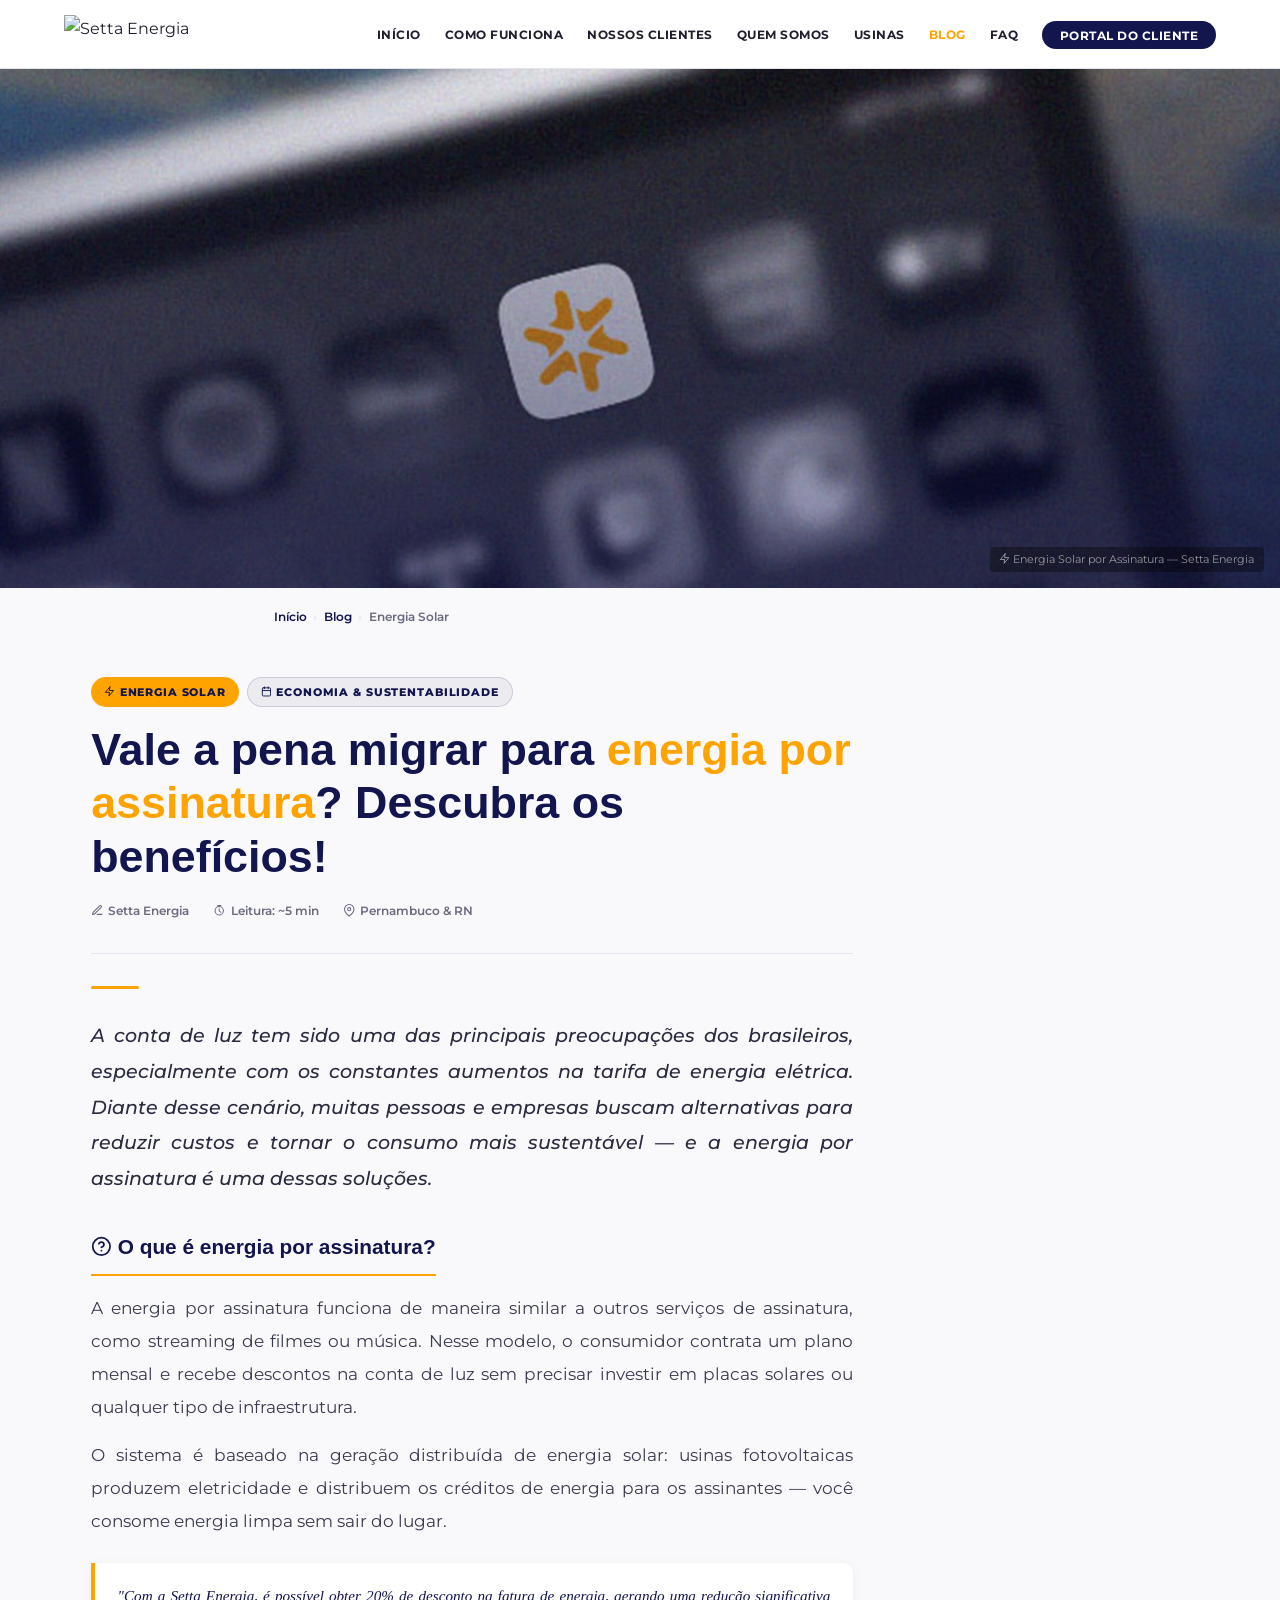
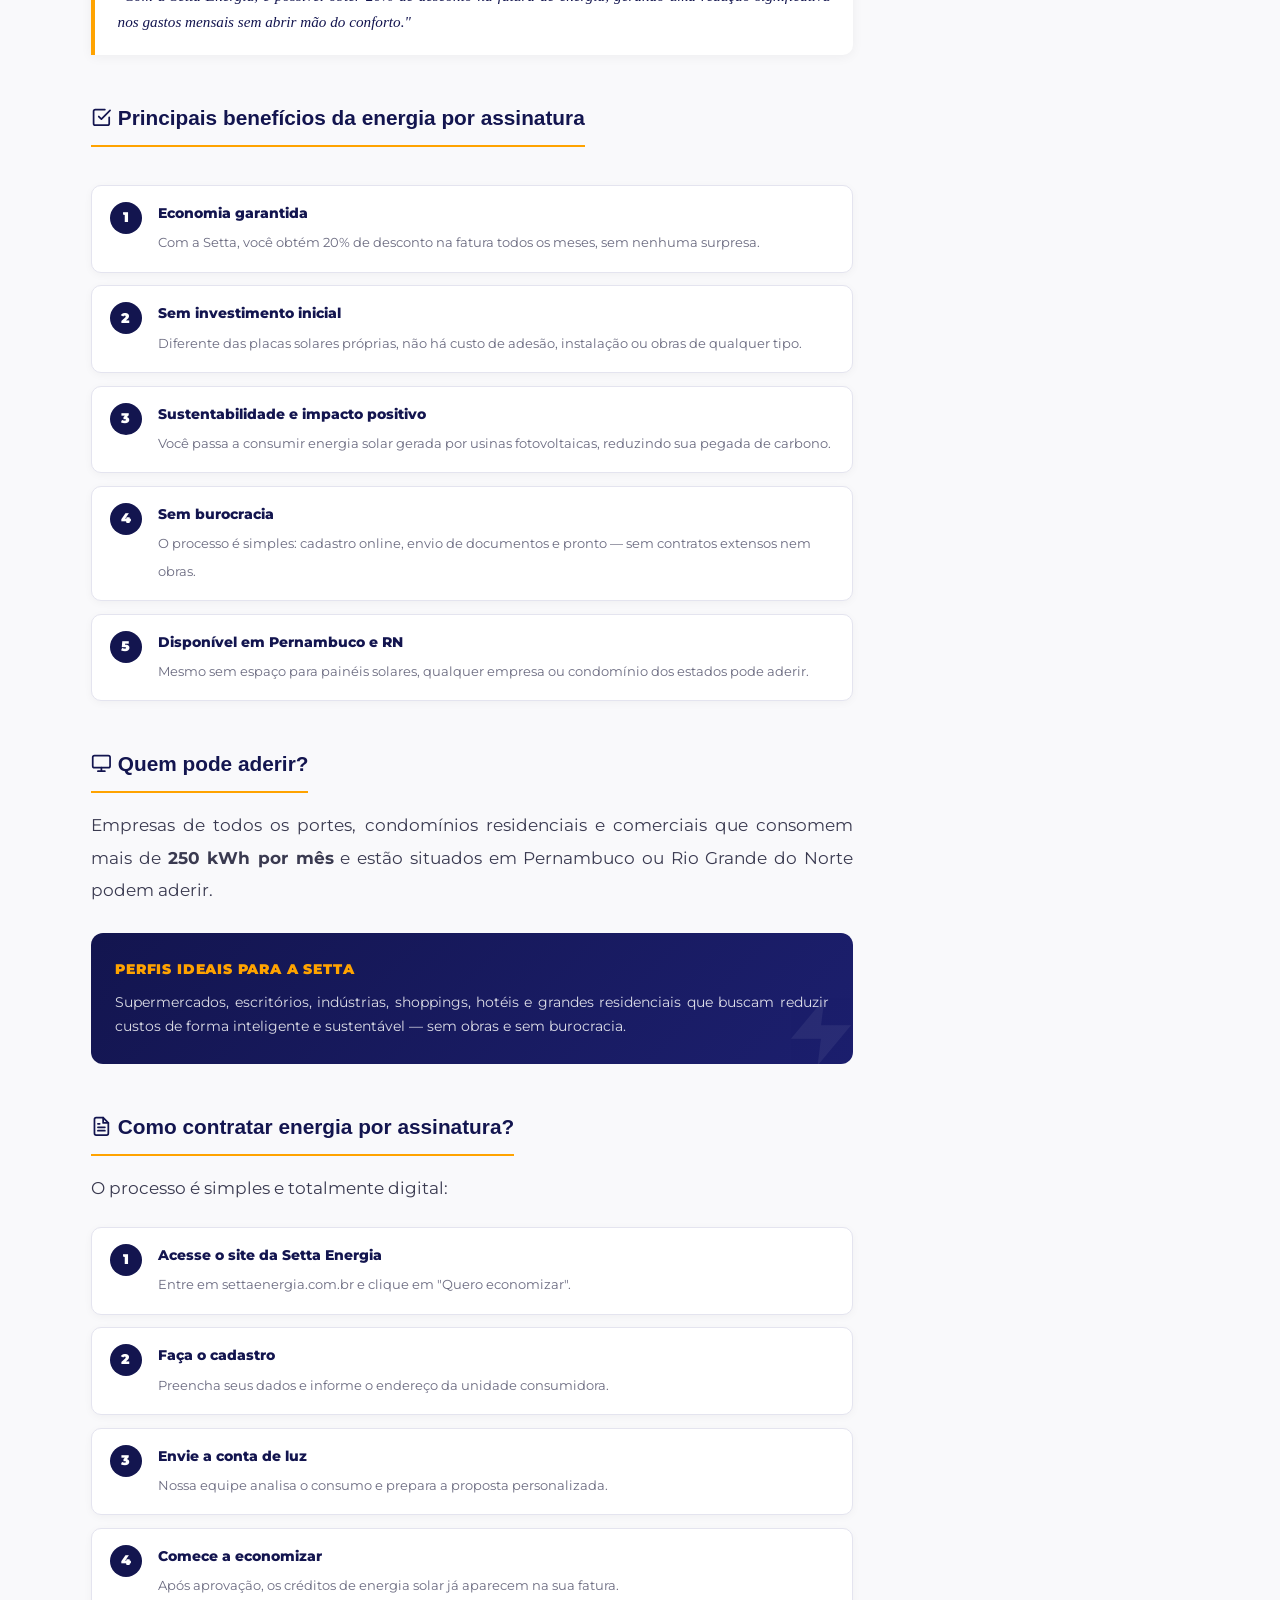
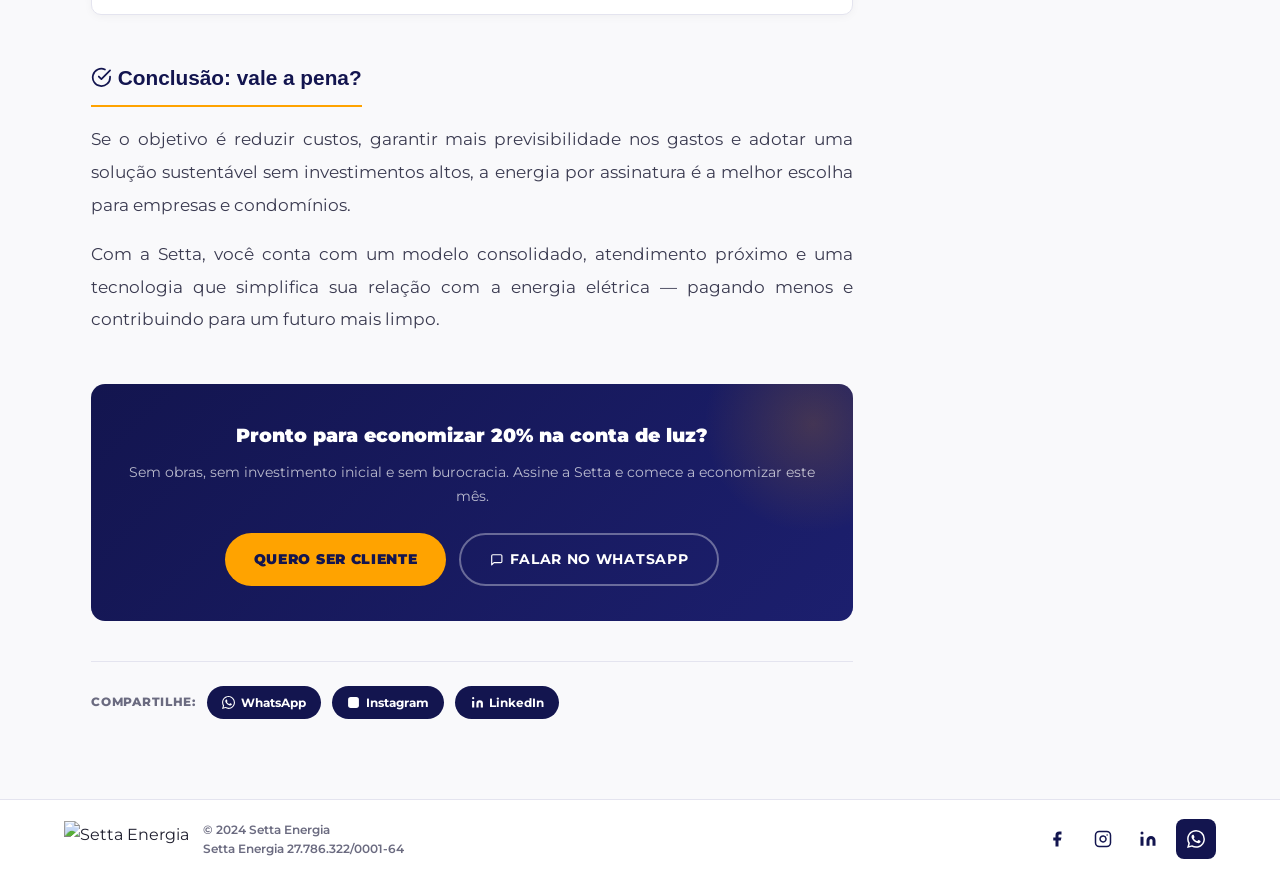
==== blog-energia-assinatura.html @ 8a0ee7bb "Add files via upload" ====
<!DOCTYPE html>
<html lang="pt-BR">
<head>
  <meta charset="UTF-8"/>
  <meta name="viewport" content="width=device-width, initial-scale=1.0"/>
  <title>Vale a pena migrar para energia por assinatura? | Blog Setta</title>
  <link rel="preconnect" href="https://fonts.googleapis.com"/>
  <link rel="preconnect" href="https://fonts.gstatic.com" crossorigin/>
  <link href="https://fonts.googleapis.com/css2?family=Montserrat:ital,wght@0,400;0,500;0,600;0,700;0,800;0,900;1,400&display=swap" rel="stylesheet"/>
  <link href="https://db.onlinewebfonts.com/c/cd7b05ba22e73021e0a390f532a72589?family=PP+Telegraf" rel="stylesheet"/>
  <link href="https://db.onlinewebfonts.com/c/ac187c52eeff516225fc35f138f225fc?family=PP+Telegraf+UltraBold" rel="stylesheet"/>
  <link rel="stylesheet" href="blog-setta.css"/>
</head>
<body>

<!-- HEADER -->
<header>
  <div class="logo">
    <a href="https://settaenergia.com.br/">
      <img src="https://settaenergia.com.br/assets/Logo2.svg" alt="Setta Energia"/>
    </a>
  </div>
  <nav>
    <ul>
      <li><a href="https://settaenergia.com.br/">Início</a></li>
      <li><a href="https://settaenergia.com.br/#como-funciona">Como Funciona</a></li>
      <li><a href="https://settaenergia.com.br/#clientes-ativos">Nossos Clientes</a></li>
      <li><a href="https://settaenergia.com.br/quemSomos.html">Quem Somos</a></li>
      <li><a href="https://settaenergia.com.br/usinas.html">Usinas</a></li>
      <li><a href="index.html" class="ativo">Blog</a></li>
      <li><a href="https://settaenergia.com.br/#faq">FAQ</a></li>
      <li class="portal"><a href="https://www.portalsettaenergia.com.br/">Portal do Cliente</a></li>
    </ul>
  </nav>
  <button class="menu-mobile-btn" onclick="document.querySelector('.mobile-nav').classList.toggle('open')" aria-label="Menu">
    <svg width="24" height="24" viewBox="0 0 24 24" fill="none" stroke="#13154f" stroke-width="2.5" stroke-linecap="round">
      <line x1="3" y1="6" x2="21" y2="6"/><line x1="3" y1="12" x2="21" y2="12"/><line x1="3" y1="18" x2="21" y2="18"/>
    </svg>
  </button>
</header>

<div class="mobile-nav">
  <a href="https://settaenergia.com.br/">Início</a>
  <a href="https://settaenergia.com.br/#como-funciona">Como Funciona</a>
  <a href="https://settaenergia.com.br/#clientes-ativos">Nossos Clientes</a>
  <a href="https://settaenergia.com.br/quemSomos.html">Quem Somos</a>
  <a href="https://settaenergia.com.br/usinas.html">Usinas</a>
  <a href="index.html">Blog</a>
  <a href="https://settaenergia.com.br/#faq">FAQ</a>
  <a href="https://www.portalsettaenergia.com.br/">Portal do Cliente</a>
</div>

<!-- HERO -->
<div class="post-hero">
  <img
    src="assets/blog/banner-energia-assinatura.jpg"
    alt="Energia por assinatura — Setta Energia"
    style="object-position: center center;"
  />
  <span class="post-hero-caption">
    <svg class="icon-svg" viewBox="0 0 24 24" fill="none" stroke="currentColor" stroke-width="2" stroke-linecap="round" stroke-linejoin="round"><polygon points="13 2 3 14 12 14 11 22 21 10 12 10 13 2"/></svg>
    Energia Solar por Assinatura — Setta Energia
  </span>
</div>

<!-- BREADCRUMB -->
<div class="breadcrumb">
  <a href="https://settaenergia.com.br/">Início</a>
  <span>›</span>
  <a href="index.html">Blog</a>
  <span>›</span>
  Energia Solar
</div>

<!-- LAYOUT PRINCIPAL -->
<div class="post-layout">

  <!-- ── COLUNA DO ARTIGO ── -->
  <main class="post-main">

    <div class="post-head">
      <div class="post-chips">
        <span class="chip chip-laranja">
          <svg class="icon-svg" viewBox="0 0 24 24" fill="none" stroke="currentColor" stroke-width="2" stroke-linecap="round" stroke-linejoin="round"><polygon points="13 2 3 14 12 14 11 22 21 10 12 10 13 2"/></svg>
          Energia Solar
        </span>
        <span class="chip chip-outline">
          <svg class="icon-svg" viewBox="0 0 24 24" fill="none" stroke="currentColor" stroke-width="2" stroke-linecap="round" stroke-linejoin="round"><rect x="3" y="4" width="18" height="18" rx="2" ry="2"/><line x1="16" y1="2" x2="16" y2="6"/><line x1="8" y1="2" x2="8" y2="6"/><line x1="3" y1="10" x2="21" y2="10"/></svg>
          Economia &amp; Sustentabilidade
        </span>
      </div>
      <h1 class="post-title">
        Vale a pena migrar para <em>energia por assinatura</em>? Descubra os benefícios!
      </h1>
      <div class="post-meta">
        <span>
          <svg class="icon-svg" viewBox="0 0 24 24" fill="none" stroke="currentColor" stroke-width="2" stroke-linecap="round" stroke-linejoin="round"><path d="M12 20h9"/><path d="M16.5 3.5a2.121 2.121 0 0 1 3 3L7 19l-4 1 1-4L16.5 3.5z"/></svg>
          Setta Energia
        </span>
        <span>
          <svg class="icon-svg" viewBox="0 0 24 24" fill="none" stroke="currentColor" stroke-width="2" stroke-linecap="round" stroke-linejoin="round"><circle cx="12" cy="13" r="8"/><polyline points="12 9 12 13 15 16"/><path d="M9 3h6"/></svg>
          Leitura: ~5 min
        </span>
        <span>
          <svg class="icon-svg" viewBox="0 0 24 24" fill="none" stroke="currentColor" stroke-width="2" stroke-linecap="round" stroke-linejoin="round"><path d="M21 10c0 7-9 13-9 13s-9-6-9-13a9 9 0 0 1 18 0z"/><circle cx="12" cy="10" r="3"/></svg>
          Pernambuco &amp; RN
        </span>
      </div>
    </div>

    <div class="post-divider"></div>

    <p class="post-intro">
      A conta de luz tem sido uma das principais preocupações dos brasileiros, especialmente com os constantes aumentos na tarifa de energia elétrica. Diante desse cenário, muitas pessoas e empresas buscam alternativas para reduzir custos e tornar o consumo mais sustentável — e a energia por assinatura é uma dessas soluções.
    </p>

    <!-- O que é -->
    <div class="art-section" id="sec-oque">
      <h2>
        <svg class="icon-svg" viewBox="0 0 24 24" fill="none" stroke="currentColor" stroke-width="2" stroke-linecap="round" stroke-linejoin="round"><circle cx="12" cy="12" r="10"/><path d="M9.09 9a3 3 0 0 1 5.83 1c0 2-3 3-3 3"/><line x1="12" y1="17" x2="12.01" y2="17"/></svg>
        O que é energia por assinatura?
      </h2>
      <p>A energia por assinatura funciona de maneira similar a outros serviços de assinatura, como streaming de filmes ou música. Nesse modelo, o consumidor contrata um plano mensal e recebe descontos na conta de luz sem precisar investir em placas solares ou qualquer tipo de infraestrutura.</p>
      <p>O sistema é baseado na geração distribuída de energia solar: usinas fotovoltaicas produzem eletricidade e distribuem os créditos de energia para os assinantes — você consome energia limpa sem sair do lugar.</p>

      <div class="callout">
        <p>"Com a Setta Energia, é possível obter 20% de desconto na fatura de energia, gerando uma redução significativa nos gastos mensais sem abrir mão do conforto."</p>
      </div>
    </div>

    <!-- Benefícios -->
    <div class="art-section" id="sec-beneficios">
      <h2>
        <svg class="icon-svg" viewBox="0 0 24 24" fill="none" stroke="currentColor" stroke-width="2" stroke-linecap="round" stroke-linejoin="round"><polyline points="9 11 12 14 22 4"/><path d="M21 12v7a2 2 0 0 1-2 2H5a2 2 0 0 1-2-2V5a2 2 0 0 1 2-2h11"/></svg>
        Principais benefícios da energia por assinatura
      </h2>

      <div class="steps-col">
        <div class="step-item">
          <div class="step-num">1</div>
          <div>
            <strong>Economia garantida</strong>
            <span>Com a Setta, você obtém 20% de desconto na fatura todos os meses, sem nenhuma surpresa.</span>
          </div>
        </div>
        <div class="step-item">
          <div class="step-num">2</div>
          <div>
            <strong>Sem investimento inicial</strong>
            <span>Diferente das placas solares próprias, não há custo de adesão, instalação ou obras de qualquer tipo.</span>
          </div>
        </div>
        <div class="step-item">
          <div class="step-num">3</div>
          <div>
            <strong>Sustentabilidade e impacto positivo</strong>
            <span>Você passa a consumir energia solar gerada por usinas fotovoltaicas, reduzindo sua pegada de carbono.</span>
          </div>
        </div>
        <div class="step-item">
          <div class="step-num">4</div>
          <div>
            <strong>Sem burocracia</strong>
            <span>O processo é simples: cadastro online, envio de documentos e pronto — sem contratos extensos nem obras.</span>
          </div>
        </div>
        <div class="step-item">
          <div class="step-num">5</div>
          <div>
            <strong>Disponível em Pernambuco e RN</strong>
            <span>Mesmo sem espaço para painéis solares, qualquer empresa ou condomínio dos estados pode aderir.</span>
          </div>
        </div>
      </div>
    </div>

    <!-- Usina -->
    <div class="art-section" id="sec-usina">
      <h2>
        <svg class="icon-svg" viewBox="0 0 24 24" fill="none" stroke="currentColor" stroke-width="2" stroke-linecap="round" stroke-linejoin="round"><rect x="2" y="3" width="20" height="14" rx="2" ry="2"/><line x1="8" y1="21" x2="16" y2="21"/><line x1="12" y1="17" x2="12" y2="21"/></svg>
        Quem pode aderir?
      </h2>
      <p>Empresas de todos os portes, condomínios residenciais e comerciais que consomem mais de <strong>250 kWh por mês</strong> e estão situados em Pernambuco ou Rio Grande do Norte podem aderir.</p>

      <div class="card-dark">
        <svg class="card-dark-icon" viewBox="0 0 24 24" fill="white"><polygon points="13 2 3 14 12 14 11 22 21 10 12 10 13 2"/></svg>
        <h3>Perfis ideais para a Setta</h3>
        <p>Supermercados, escritórios, indústrias, shoppings, hotéis e grandes residenciais que buscam reduzir custos de forma inteligente e sustentável — sem obras e sem burocracia.</p>
      </div>

    <!-- Como contratar -->
    </div>

    <div class="art-section" id="sec-contratar">
      <h2>
        <svg class="icon-svg" viewBox="0 0 24 24" fill="none" stroke="currentColor" stroke-width="2" stroke-linecap="round" stroke-linejoin="round"><path d="M14 2H6a2 2 0 0 0-2 2v16a2 2 0 0 0 2 2h12a2 2 0 0 0 2-2V8z"/><polyline points="14 2 14 8 20 8"/><line x1="16" y1="13" x2="8" y2="13"/><line x1="16" y1="17" x2="8" y2="17"/><polyline points="10 9 9 9 8 9"/></svg>
        Como contratar energia por assinatura?
      </h2>
      <p>O processo é simples e totalmente digital:</p>

      <div class="steps-col">
        <div class="step-item">
          <div class="step-num">1</div>
          <div>
            <strong>Acesse o site da Setta Energia</strong>
            <span>Entre em settaenergia.com.br e clique em "Quero economizar".</span>
          </div>
        </div>
        <div class="step-item">
          <div class="step-num">2</div>
          <div>
            <strong>Faça o cadastro</strong>
            <span>Preencha seus dados e informe o endereço da unidade consumidora.</span>
          </div>
        </div>
        <div class="step-item">
          <div class="step-num">3</div>
          <div>
            <strong>Envie a conta de luz</strong>
            <span>Nossa equipe analisa o consumo e prepara a proposta personalizada.</span>
          </div>
        </div>
        <div class="step-item">
          <div class="step-num">4</div>
          <div>
            <strong>Comece a economizar</strong>
            <span>Após aprovação, os créditos de energia solar já aparecem na sua fatura.</span>
          </div>
        </div>
      </div>
    </div>

    <!-- Conclusão -->
    <div class="art-section" id="sec-conclusao">
      <h2>
        <svg class="icon-svg" viewBox="0 0 24 24" fill="none" stroke="currentColor" stroke-width="2" stroke-linecap="round" stroke-linejoin="round"><path d="M22 11.08V12a10 10 0 1 1-5.93-9.14"/><polyline points="22 4 12 14.01 9 11.01"/></svg>
        Conclusão: vale a pena?
      </h2>
      <p>Se o objetivo é reduzir custos, garantir mais previsibilidade nos gastos e adotar uma solução sustentável sem investimentos altos, a energia por assinatura é a melhor escolha para empresas e condomínios.</p>
      <p>Com a Setta, você conta com um modelo consolidado, atendimento próximo e uma tecnologia que simplifica sua relação com a energia elétrica — pagando menos e contribuindo para um futuro mais limpo.</p>
    </div>

    <!-- CTA -->
    <div class="article-cta">
      <h3>Pronto para economizar 20% na conta de luz?</h3>
      <p>Sem obras, sem investimento inicial e sem burocracia. Assine a Setta e comece a economizar este mês.</p>
      <div class="cta-btns">
        <a href="https://settaenergia.com.br/" class="btn-primary">Quero ser cliente</a>
        <a href="https://api.whatsapp.com/send?phone=558130195995&text=Ol%C3%A1%2C%20vim%20do%20blog%20da%20Setta%20e%20quero%20saber%20mais!" target="_blank" class="btn-outline">
          <svg class="icon-svg" viewBox="0 0 24 24" fill="none" stroke="currentColor" stroke-width="2" stroke-linecap="round" stroke-linejoin="round"><path d="M21 15a2 2 0 0 1-2 2H7l-4 4V5a2 2 0 0 1 2-2h14a2 2 0 0 1 2 2z"/></svg>
          Falar no WhatsApp
        </a>
      </div>
    </div>

    <!-- Share -->
    <div class="share-row">
      <span class="share-label">Compartilhe:</span>
      <!-- WhatsApp: compartilha link do artigo em mensagem -->
      <a href="https://wa.me/?text=Confira+esse+artigo+da+Setta+Energia+sobre+energia+por+assinatura%3A+https%3A%2F%2Fsettaenergia.com.br%2Fblog-energia-assinatura.html" target="_blank" rel="noopener" class="share-btn s-wa" aria-label="Compartilhar no WhatsApp">
        <svg width="13" height="13" viewBox="0 0 24 24" fill="currentColor"><path d="M17.472 14.382c-.297-.149-1.758-.867-2.03-.967-.273-.099-.471-.148-.67.15-.197.297-.767.966-.94 1.164-.173.199-.347.223-.644.075-.297-.15-1.255-.463-2.39-1.475-.883-.788-1.48-1.761-1.653-2.059-.173-.297-.018-.458.13-.606.134-.133.298-.347.446-.52.149-.174.198-.298.298-.497.099-.198.05-.371-.025-.52-.075-.149-.669-1.612-.916-2.207-.242-.579-.487-.5-.669-.51a6.073 6.073 0 00-.57-.01c-.198 0-.52.074-.792.372-.272.297-1.04 1.016-1.04 2.479s1.065 2.875 1.213 3.074c.149.198 2.096 3.2 5.077 4.487.709.306 1.262.489 1.694.625.712.227 1.36.195 1.871.118.571-.085 1.758-.719 2.006-1.413.248-.694.248-1.289.173-1.413-.074-.124-.272-.198-.57-.347zm-5.421 7.403h-.004a9.87 9.87 0 01-5.031-1.378l-.361-.214-3.741.982.998-3.648-.235-.374a9.86 9.86 0 01-1.51-5.26c.001-5.45 4.436-9.884 9.888-9.884 2.64 0 5.122 1.03 6.988 2.898a9.825 9.825 0 012.893 6.994c-.003 5.45-4.437 9.884-9.885 9.884zm8.413-18.297A11.815 11.815 0 0012.05 0C5.495 0 .16 5.335.157 11.892c0 2.096.547 4.142 1.588 5.945L.057 24l6.305-1.654a11.882 11.882 0 005.683 1.448h.005c6.554 0 11.89-5.335 11.893-11.893a11.821 11.821 0 00-3.48-8.413z"/></svg>
        WhatsApp
      </a>
      <!-- Instagram: abre o app para criar Story (mobile) ou perfil (desktop) -->
      <a href="#" onclick="shareInstagram(event)" class="share-btn s-ig" aria-label="Compartilhar no Instagram">
        <svg width="13" height="13" viewBox="0 0 24 24" fill="currentColor"><rect x="2" y="2" width="20" height="20" rx="5" ry="5"/><path fill="none" stroke="white" stroke-width="2" d="M16 11.37A4 4 0 1112.63 8 4 4 0 0116 11.37z"/><line x1="17.5" y1="6.5" x2="17.51" y2="6.5" stroke="white" stroke-width="2" stroke-linecap="round"/></svg>
        Instagram
      </a>
      <!-- LinkedIn: compartilha a URL como publicação -->
      <a href="https://www.linkedin.com/sharing/share-offsite/?url=https%3A%2F%2Fsettaenergia.com.br%2Fblog-energia-assinatura.html" target="_blank" rel="noopener" class="share-btn s-li" aria-label="Compartilhar no LinkedIn">
        <svg width="13" height="13" viewBox="0 0 24 24" fill="currentColor"><path d="M16 8a6 6 0 016 6v7h-4v-7a2 2 0 00-2-2 2 2 0 00-2 2v7h-4v-7a6 6 0 016-6zM2 9h4v12H2z"/><circle cx="4" cy="4" r="2"/></svg>
        LinkedIn
      </a>
    </div>
    <script>
    function shareInstagram(e) {
      e.preventDefault();
      // On mobile, try to open Instagram to share. Copy link as fallback.
      var url = 'https://settaenergia.com.br/blog-energia-assinatura.html';
      var isMobile = /Android|iPhone|iPad|iPod/i.test(navigator.userAgent);
      if (isMobile) {
        // Try Instagram Stories deep link
        window.location.href = 'instagram://story-camera';
        setTimeout(function() {
          // Fallback: copy link and inform user
          if (navigator.clipboard) {
            navigator.clipboard.writeText(url).then(function() {
              alert('Link copiado! Cole no Instagram para compartilhar 📋');
            });
          }
        }, 1200);
      } else {
        // Desktop: copy link
        if (navigator.clipboard) {
          navigator.clipboard.writeText(url).then(function() {
            alert('Link copiado! Cole no Instagram para compartilhar 📋');
          });
        } else {
          window.open('https://www.instagram.com/settaenergia/', '_blank');
        }
      }
    }
    </script>

  </main>

  <!-- ── SIDEBAR ── -->
  <aside class="post-sidebar">

</div><!-- /post-layout -->

<!-- FOOTER -->
<footer>
  <div class="f-left">
    <a href="https://settaenergia.com.br/">
      <img src="https://settaenergia.com.br/assets/Logo2.svg" alt="Setta Energia" class="f-logo"/>
    </a>
    <p class="f-copy">© 2024 Setta Energia<br/>Setta Energia 27.786.322/0001-64</p>
  </div>
  <div class="f-social">
    <a href="https://www.facebook.com/settaenergia/" target="_blank" aria-label="Facebook">
      <svg viewBox="0 0 24 24" fill="currentColor"><path d="M18 2h-3a5 5 0 00-5 5v3H7v4h3v8h4v-8h3l1-4h-4V7a1 1 0 011-1h3z"/></svg>
    </a>
    <a href="https://www.instagram.com/settaenergia/" target="_blank" aria-label="Instagram">
      <svg viewBox="0 0 24 24" fill="none" stroke="currentColor" stroke-width="2" stroke-linecap="round" stroke-linejoin="round"><rect x="2" y="2" width="20" height="20" rx="5" ry="5"/><path d="M16 11.37A4 4 0 1112.63 8 4 4 0 0116 11.37z"/><line x1="17.5" y1="6.5" x2="17.51" y2="6.5"/></svg>
    </a>
    <a href="https://br.linkedin.com/company/settaenergia" target="_blank" aria-label="LinkedIn">
      <svg viewBox="0 0 24 24" fill="currentColor"><path d="M16 8a6 6 0 016 6v7h-4v-7a2 2 0 00-2-2 2 2 0 00-2 2v7h-4v-7a6 6 0 016-6zM2 9h4v12H2z"/><circle cx="4" cy="4" r="2"/></svg>
    </a>
    <a href="https://wa.me/558130195995" target="_blank" aria-label="WhatsApp" class="f-social-wa">
      <svg viewBox="0 0 24 24" fill="currentColor"><path d="M17.472 14.382c-.297-.149-1.758-.867-2.03-.967-.273-.099-.471-.148-.67.15-.197.297-.767.966-.94 1.164-.173.199-.347.223-.644.075-.297-.15-1.255-.463-2.39-1.475-.883-.788-1.48-1.761-1.653-2.059-.173-.297-.018-.458.13-.606.134-.133.298-.347.446-.52.149-.174.198-.298.298-.497.099-.198.05-.371-.025-.52-.075-.149-.669-1.612-.916-2.207-.242-.579-.487-.5-.669-.51a6.073 6.073 0 00-.57-.01c-.198 0-.52.074-.792.372-.272.297-1.04 1.016-1.04 2.479s1.065 2.875 1.213 3.074c.149.198 2.096 3.2 5.077 4.487.709.306 1.262.489 1.694.625.712.227 1.36.195 1.871.118.571-.085 1.758-.719 2.006-1.413.248-.694.248-1.289.173-1.413-.074-.124-.272-.198-.57-.347zm-5.421 7.403h-.004a9.87 9.87 0 01-5.031-1.378l-.361-.214-3.741.982.998-3.648-.235-.374a9.86 9.86 0 01-1.51-5.26c.001-5.45 4.436-9.884 9.888-9.884 2.64 0 5.122 1.03 6.988 2.898a9.825 9.825 0 012.893 6.994c-.003 5.45-4.437 9.884-9.885 9.884zm8.413-18.297A11.815 11.815 0 0012.05 0C5.495 0 .16 5.335.157 11.892c0 2.096.547 4.142 1.588 5.945L.057 24l6.305-1.654a11.882 11.882 0 005.683 1.448h.005c6.554 0 11.89-5.335 11.893-11.893a11.821 11.821 0 00-3.48-8.413z"/></svg>
    </a>
  </div>
</footer>

</body>
</html>
---- blog-setta.css ----
*, *::before, *::after { box-sizing: border-box; margin: 0; padding: 0; }

:root {
  --azul:      #13154f;
  --azul-mid:  #1c1f6e;
  --laranja:   #ffa300;
  --laranja-dk:#e08f00;
  --bg:        #f9f9fb;
  --branco:    #ffffff;
  --texto:     #1e1e2e;
  --muted:     #6b6b80;
  --borda:     #e4e4ef;
  --col-w:     860px;
}

html { scroll-behavior: smooth; }

body {
  font-family: 'Montserrat', sans-serif;
  background: var(--bg);
  color: var(--texto);
  line-height: 1.7;
  font-size: 1rem;
}

a { text-decoration: none; color: inherit; }

/* ══════════════════════════
   HEADER
══════════════════════════ */
header {
  position: sticky; top: 0; z-index: 999;
  background: var(--branco);
  box-shadow: 0 1px 0 var(--borda);
  height: 68px;
  display: flex; align-items: center; justify-content: space-between;
  padding: 0 5%;
}
header .logo img { height: 38px; display: block; }
header nav ul { list-style: none; display: flex; align-items: center; gap: 1.5rem; }
header nav ul li a {
  font-size: .78rem; font-weight: 700; color: var(--texto);
  text-transform: uppercase; letter-spacing: .04em; transition: color .2s;
}
header nav ul li a:hover,
header nav ul li a.ativo { color: var(--laranja); }
header nav ul li.portal a {
  background: var(--azul); color: var(--branco);
  padding: .42rem 1.1rem; border-radius: 30px; transition: background .2s;
}
header nav ul li.portal a:hover { background: var(--azul-mid); }
.menu-mobile-btn { display: none; background: none; border: none; cursor: pointer; padding: 4px; }
.mobile-nav {
  display: none; flex-direction: column; position: fixed;
  top: 68px; left: 0; right: 0; background: var(--branco);
  box-shadow: 0 8px 24px rgba(0,0,0,.12); padding: 1.2rem 5% 1.8rem;
  z-index: 998; gap: .1rem;
}
.mobile-nav.open { display: flex; }
.mobile-nav a {
  font-size: .9rem; font-weight: 700; color: var(--texto);
  padding: .7rem 0; border-bottom: 1px solid var(--borda);
  text-transform: uppercase; letter-spacing: .04em;
}
.mobile-nav a:last-child { border-bottom: none; color: var(--laranja); }
@media (max-width: 820px) {
  header nav { display: none; }
  .menu-mobile-btn { display: block; }
}

/* ══════════════════════════
   BREADCRUMB
══════════════════════════ */
.breadcrumb {
  max-width: var(--col-w);
  margin: 0 auto;
  padding: 1.2rem 5% .6rem;
  display: flex; align-items: center; gap: .4rem;
  font-size: .75rem; color: var(--muted); font-weight: 600;
}
.breadcrumb a { color: var(--azul); }
.breadcrumb a:hover { color: var(--laranja); }
.breadcrumb span { color: var(--borda); }

/* ══════════════════════════
   HERO IMAGEM FULL-WIDTH (artigos)
══════════════════════════ */
.post-hero {
  width:100%;
  max-height: 520px;
  overflow: hidden;
  position: relative;
  margin-bottom: 0;
}
.post-hero img {
  width:100%; height: 520px;
  object-fit: cover; object-position: center 30%;
  display: block;
}
.post-hero::after {
  content: '';
  position: absolute; inset: 0;
  background: linear-gradient(to bottom, rgba(19,21,79,.1) 0%, rgba(19,21,79,.55) 100%);
}
.post-hero-caption {
  position: absolute; bottom: 1rem; right: 1rem;
  font-size: .7rem; color: rgba(255,255,255,.55);
  z-index: 2; background: rgba(0,0,0,.35);
  padding: .2rem .6rem; border-radius: 4px;
}

/* ══════════════════════════
   LAYOUT EDITORIAL — col centralizada + sidebar
══════════════════════════ */
.post-layout {
  max-width: 1200px;
  margin: 0 auto;
  padding: 0 4% 80px;
  display: grid;
  grid-template-columns: 1fr 280px;
  gap: 3.5rem;
  align-items: start;
}

/* ══════════════════════════
   COLUNA PRINCIPAL
══════════════════════════ */
.post-head { padding: 2.5rem 0 2rem; border-bottom: 1px solid var(--borda); margin-bottom: 2rem; }
.post-chips { display: flex; gap: .5rem; flex-wrap: wrap; margin-bottom: 1rem; }
.chip {
  display: inline-flex; align-items: center; gap: .3rem;
  font-size: .68rem; font-weight: 800; text-transform: uppercase;
  letter-spacing: .08em; padding: .28rem .8rem; border-radius: 30px;
}
.chip-laranja { background: var(--laranja); color: var(--azul); }
.chip-outline { background: rgba(19,21,79,.06); color: var(--azul); border: 1px solid rgba(19,21,79,.15); }

.post-title {
  font-family: 'PP Telegraf UltraBold', 'PP Telegraf', sans-serif;
  font-size: clamp(1.8rem, 4.5vw, 2.8rem);
  font-weight: 800; line-height: 1.2;
  color: var(--azul); margin-bottom: 1rem;
}
.post-title em { color: var(--laranja); font-style: normal; }

.post-meta {
  display: flex; gap: 1.5rem; flex-wrap: wrap;
  font-size: .78rem; color: var(--muted); font-weight: 600;
}
.post-meta span { display: flex; align-items: center; gap: .3rem; }

.post-divider {
  width: 48px; height: 3px;
  background: var(--laranja); border-radius: 2px;
  margin: 1.8rem 0;
}

.post-intro {
  font-family: 'Montserrat', sans-serif;
  font-size: 1.18rem; font-weight: 500;
  font-style: italic;
  color: #2a2a40; line-height: 1.9;
  margin-bottom: 2rem;
  text-align: justify;
}

.art-section { margin-bottom: 2.8rem; }

.art-section h2 {
  font-family: 'PP Telegraf UltraBold', 'PP Telegraf', sans-serif;
  font-size: 1.3rem; font-weight: 800;
  color: var(--azul); margin-bottom: 1rem;
  padding-bottom: .6rem;
  border-bottom: 2px solid var(--laranja);
  display: inline-block;
}

.art-section p {
  font-size: 1.08rem; color: #3a3a50;
  margin-bottom: 1rem; line-height: 1.9;
  text-align: justify;
}

.callout {
  background: var(--branco);
  border-left: 4px solid var(--laranja);
  border-radius: 0 10px 10px 0;
  padding: 1.2rem 1.4rem;
  margin: 1.6rem 0;
  box-shadow: 0 2px 12px rgba(0,0,0,.05);
}
.callout p {
  font-family: 'Merriweather', serif;
  font-size: .95rem; font-style: italic;
  color: var(--azul); margin: 0; line-height: 1.75;
}

.card-dark {
  background: linear-gradient(135deg, var(--azul) 0%, var(--azul-mid) 100%);
  border-radius: 12px; padding: 1.6rem 1.5rem;
  color: var(--branco); margin: 1.6rem 0;
  position: relative; overflow: hidden;
}
.card-dark h3 {
  font-size: .85rem; font-weight: 900;
  color: var(--laranja); margin-bottom: .5rem;
  text-transform: uppercase; letter-spacing: .06em;
}
.card-dark p {
  font-size: .9rem !important; color: rgba(255,255,255,.85) !important;
  margin: 0 !important; line-height: 1.7 !important;
}
.card-dark-icon {
  position: absolute;
  right: -8px;
  bottom: -8px;
  opacity: .06;
  width: 5rem;
  height: 5rem;
}

.distancias-row {
  display: grid; grid-template-columns: repeat(4,1fr);
  gap: 1rem; margin: 1.4rem 0;
}
.dist-card {
  background: var(--branco); border: 1px solid var(--borda);
  border-top: 3px solid var(--laranja); border-radius: 10px;
  padding: 1.2rem .8rem; text-align: center;
  box-shadow: 0 2px 8px rgba(0,0,0,.04);
  transition: transform .2s, box-shadow .2s;
}
.dist-card:hover { transform: translateY(-3px); box-shadow: 0 8px 20px rgba(255,163,0,.15); }
.dist-num { font-size: 2rem; font-weight: 900; color: var(--azul); line-height: 1; }
.dist-label { font-size: .72rem; font-weight: 800; text-transform: uppercase; color: var(--muted); letter-spacing: .06em; margin-top: .2rem; }

.event-date-box {
  background: var(--azul); border-radius: 12px;
  padding: 1.4rem 1.5rem; display: flex;
  align-items: center; gap: 1.2rem; margin: 1.4rem 0;
}
.edb-icon { font-size: 2.2rem; line-height: 1; flex-shrink: 0; }
.edb-text strong { display: block; font-size: 1.05rem; font-weight: 900; color: var(--laranja); }
.edb-text span { font-size: .82rem; color: rgba(255,255,255,.7); }

.steps-col { display: flex; flex-direction: column; gap: .8rem; margin: 1.4rem 0; }
.step-item {
  display: flex; align-items: flex-start; gap: 1rem;
  background: var(--branco); border: 1px solid var(--borda);
  border-radius: 10px; padding: 1rem 1.1rem;
  box-shadow: 0 2px 8px rgba(0,0,0,.04);
}
.step-num {
  width: 32px; height: 32px; background: var(--azul); color: var(--branco);
  font-size: .88rem; font-weight: 900; border-radius: 50%;
  display: flex; align-items: center; justify-content: center; flex-shrink: 0;
}
.step-item strong { display: block; font-size: .88rem; font-weight: 800; color: var(--azul); margin-bottom: .15rem; }
.step-item span { font-size: .82rem; color: var(--muted); }

.indique-card {
  background: var(--branco); border: 2px solid var(--laranja);
  border-radius: 12px; padding: 1.5rem; margin: 1.4rem 0;
}
.ic-title {
  display: flex; align-items: center; gap: .5rem;
  font-size: 1rem; font-weight: 900; color: var(--azul); margin-bottom: .9rem;
}
.ic-badge {
  background: var(--laranja); color: var(--azul);
  font-size: .68rem; font-weight: 800;
  padding: .18rem .6rem; border-radius: 30px; text-transform: uppercase;
}
.indique-pills { display: flex; flex-direction: column; gap: .5rem; }
.indique-pill {
  display: flex; align-items: center; gap: .7rem;
  font-size: .875rem; color: #3a3a50;
}
.indique-pill::before {
  content: '\2713'; width: 22px; height: 22px;
  background: var(--laranja); color: var(--azul);
  font-weight: 900; font-size: .72rem; border-radius: 50%;
  display: flex; align-items: center; justify-content: center; flex-shrink: 0;
}

.article-cta {
  background: linear-gradient(135deg, var(--azul) 0%, var(--azul-mid) 100%);
  border-radius: 14px; padding: 2.2rem 2rem;
  text-align: center; margin-top: 3rem;
  position: relative; overflow: hidden;
}
.article-cta::before {
  content: ''; position: absolute;
  width: 220px; height: 220px;
  background: radial-gradient(circle, rgba(255,163,0,.18), transparent 70%);
  top: -70px; right: -70px;
}
.article-cta h3 { font-size: 1.2rem; font-weight: 900; color: var(--branco); margin-bottom: .5rem; position: relative; }
.article-cta p { font-size: .9rem; color: rgba(255,255,255,.7); margin-bottom: 1.5rem; position: relative; }
.cta-btns { display: flex; gap: .8rem; justify-content: center; flex-wrap: wrap; position: relative; }
.btn-primary {
  display: inline-flex; align-items: center; gap: .4rem;
  background: var(--laranja); color: var(--azul);
  font-size: .85rem; font-weight: 900;
  padding: .8rem 1.8rem; border-radius: 30px;
  text-transform: uppercase; letter-spacing: .05em;
  transition: transform .2s, box-shadow .2s;
}
.btn-primary:hover { transform: translateY(-2px); box-shadow: 0 6px 20px rgba(255,163,0,.4); }
.btn-outline {
  display: inline-flex; align-items: center; gap: .4rem;
  background: transparent; color: var(--branco);
  font-size: .85rem; font-weight: 700;
  padding: .8rem 1.8rem; border-radius: 30px;
  border: 2px solid rgba(255,255,255,.35);
  text-transform: uppercase; letter-spacing: .05em;
  transition: border-color .2s, background .2s;
}
.btn-outline:hover { border-color: var(--laranja); background: rgba(255,163,0,.08); }

.share-row {
  display: flex; align-items: center; gap: .7rem;
  margin-top: 2.5rem; padding-top: 1.5rem;
  border-top: 1px solid var(--borda); flex-wrap: wrap;
}
.share-label { font-size: .75rem; font-weight: 800; text-transform: uppercase; color: var(--muted); letter-spacing: .06em; }
.share-btn {
  display: inline-flex; align-items: center; gap: .35rem;
  font-size: .78rem; font-weight: 700;
  padding: .38rem .95rem; border-radius: 30px;
  transition: transform .15s, opacity .15s;
}
.share-btn:hover { transform: translateY(-2px); opacity: .85; }
.s-wa { background: var(--azul); color: #fff; }
.s-ig { background: var(--azul); color: #fff; }
.s-li { background: var(--azul); color: #fff; }

/* ══════════════════════════
   SIDEBAR
══════════════════════════ */
.post-sidebar { position: sticky; top: 84px; }

.sidebar-block {
  background: var(--branco); border: 1px solid var(--borda);
  border-radius: 12px; padding: 1.4rem;
  margin-bottom: 1.2rem;
  box-shadow: 0 2px 12px rgba(0,0,0,.04);
}
.sidebar-block-title {
  font-size: .72rem; font-weight: 800; text-transform: uppercase;
  letter-spacing: .1em; color: var(--muted);
  margin-bottom: 1rem; padding-bottom: .6rem;
  border-bottom: 2px solid var(--borda);
}

.toc-list { list-style: none; display: flex; flex-direction: column; gap: .5rem; }
.toc-list li a {
  font-size: .82rem; font-weight: 600; color: var(--azul);
  display: flex; align-items: flex-start; gap: .5rem;
  transition: color .2s; line-height: 1.4;
}
.toc-list li a::before {
  content: '›'; color: var(--laranja); font-size: 1rem;
  font-weight: 900; flex-shrink: 0; margin-top: -.05rem;
}
.toc-list li a:hover { color: var(--laranja); }

.sidebar-cta {
  background: linear-gradient(135deg, var(--azul), var(--azul-mid));
  border-radius: 12px; padding: 1.4rem;
  text-align: center;
}
.sidebar-cta p {
  font-size: .82rem; color: rgba(255,255,255,.75);
  margin-bottom: 1rem; line-height: 1.6;
}
.sidebar-cta strong { color: var(--laranja); }
.sidebar-cta a {
  display: block; background: var(--laranja); color: var(--azul);
  font-size: .8rem; font-weight: 900; text-transform: uppercase;
  letter-spacing: .06em; padding: .7rem 1rem; border-radius: 30px;
  transition: transform .2s, box-shadow .2s;
}
.sidebar-cta a:hover { transform: translateY(-2px); box-shadow: 0 6px 16px rgba(255,163,0,.35); }

.event-info-list { display: flex; flex-direction: column; gap: .7rem; }
.event-info-item { display: flex; gap: .7rem; align-items: flex-start; }
.event-info-item span:first-child { font-size: 1rem; line-height: 1; flex-shrink: 0; margin-top: .1rem; }
.event-info-item div { font-size: .8rem; }
.event-info-item div strong { display: block; color: var(--azul); font-weight: 800; font-size: .78rem; }
.event-info-item div span { color: var(--muted); }

/* ══════════════════════════
   BOTÕES INLINE DE ARTIGO
══════════════════════════ */
.btn-app-inline {
  display: inline-flex;
  align-items: center;
  gap: .5rem;
  margin-top: 1.4rem;
  background: var(--azul);
  color: var(--branco);
  font-size: .82rem;
  font-weight: 900;
  text-transform: uppercase;
  letter-spacing: .07em;
  padding: .75rem 1.6rem;
  border-radius: 30px;
  transition: background .2s, transform .2s, box-shadow .2s;
}
.btn-app-inline:hover {
  background: var(--laranja);
  color: var(--azul);
  transform: translateY(-2px);
  box-shadow: 0 6px 18px rgba(255,163,0,.3);
}
.btn-indique {
  background: var(--laranja);
  color: var(--azul);
}
.btn-indique:hover {
  background: var(--azul);
  color: var(--branco);
}

/* ══════════════════════════
   FOOTER
══════════════════════════ */
footer {
  background: var(--branco);
  border-top: 1px solid var(--borda);
  padding: 1.2rem 5%;
  display: flex;
  align-items: center;
  justify-content: space-between;
  gap: 1rem;
  flex-wrap: wrap;
}
.f-left { display: flex; align-items: center; gap: .9rem; }
footer img.f-logo { height: 36px; display: block; }
footer .f-copy {
  font-size: .75rem; color: var(--muted);
  line-height: 1.6; font-weight: 600;
}
footer .f-social { display: flex; align-items: center; gap: .6rem; }
footer .f-social a {
  width: 36px; height: 36px;
  display: flex; align-items: center; justify-content: center;
  border-radius: 50%;
  color: var(--azul);
  transition: color .2s, background .2s;
}
footer .f-social a:hover { color: var(--laranja); background: rgba(19,21,79,.06); }
footer .f-social svg { width: 18px; height: 18px; display: block; }
.f-social-wa {
  background: var(--azul) !important;
  color: #fff !important;
  border-radius: 8px !important;
  width: 40px !important; height: 40px !important;
}
.f-social-wa:hover { background: var(--azul-mid) !important; color: #fff !important; }

/* ══════════════════════════
   SVG ICONS
══════════════════════════ */
.icon-svg {
  display: inline-block;
  width: 1em; height: 1em;
  vertical-align: -0.125em;
  flex-shrink: 0;
}
.edb-icon .icon-svg { width: 2.2rem; height: 2.2rem; vertical-align: middle; }
.sidebar-block-title .icon-svg { width: 0.9em; height: 0.9em; }
.event-info-item > span:first-child .icon-svg { width: 1.1rem; height: 1.1rem; }
.ic-title .icon-svg { width: 1.1em; height: 1.1em; }
.btn-primary .icon-svg, .btn-outline .icon-svg { width: 1em; height: 1em; }
.sidebar-cta a .icon-svg { width: 1em; height: 1em; }

/* ══════════════════════════
   BLOG INDEX — página inicial do blog
══════════════════════════ */
.blog-hero {
  text-align: center;
  padding: 4rem 5% 2.5rem;
}
.blog-hero h1 {
  font-family: 'PP Telegraf UltraBold', 'PP Telegraf', sans-serif;
  font-size: clamp(2rem, 5vw, 3rem);
  color: var(--azul);
  font-weight: 800;
  margin-bottom: .8rem;
}
.blog-hero h1 em { color: var(--laranja); font-style: normal; }
.blog-hero p {
  font-size: 1rem; color: var(--muted);
  max-width: 560px; margin: 0 auto;
  line-height: 1.8;
}

/* Cards destaque (top 3) */
.blog-featured {
  max-width: 1100px;
  margin: 0 auto;
  padding: 0 5% 3.5rem;
  display: grid;
  grid-template-columns: repeat(3, 1fr);
  gap: 1.4rem;
}

.blog-card {
  border-radius: 14px;
  overflow: hidden;
  background: var(--branco);
  border: 1px solid var(--borda);
  box-shadow: 0 2px 16px rgba(0,0,0,.06);
  display: flex;
  flex-direction: column;
  transition: transform .25s, box-shadow .25s;
}
.blog-card:hover { transform: translateY(-5px); box-shadow: 0 12px 32px rgba(19,21,79,.12); }

.blog-card-img {
  width:100%;
  height: 200px;
  object-fit: cover;
  display: block;
}

.blog-card-body {
  padding: 1.3rem 1.2rem 1.5rem;
  display: flex;
  flex-direction: column;
  flex: 1;
}

.blog-card-cat {
  display: inline-flex; align-items: center; gap: .3rem;
  font-size: .66rem; font-weight: 800; text-transform: uppercase;
  letter-spacing: .08em; padding: .22rem .7rem; border-radius: 30px;
  background: var(--laranja); color: var(--azul);
  margin-bottom: .8rem; align-self: flex-start;
}

.blog-card-title {
  font-family: 'PP Telegraf UltraBold', 'PP Telegraf', sans-serif;
  font-size: 1rem; font-weight: 800;
  color: var(--azul); line-height: 1.35;
  margin-bottom: .6rem;
}

.blog-card-excerpt {
  font-size: .83rem; color: var(--muted);
  line-height: 1.7; margin-bottom: 1.2rem;
  flex: 1;
}

.blog-card-link {
  display: inline-flex; align-items: center; gap: .4rem;
  background: var(--azul); color: var(--branco);
  font-size: .78rem; font-weight: 800; text-transform: uppercase;
  letter-spacing: .05em; padding: .6rem 1.3rem; border-radius: 30px;
  transition: background .2s, transform .2s;
  align-self: flex-start;
}
.blog-card-link:hover { background: var(--laranja); color: var(--azul); transform: translateX(3px); }

/* Separador listagem */
.blog-list-header {
  max-width: 1100px;
  margin: 0 auto;
  padding: 0 5% 1.5rem;
  border-top: 1px solid var(--borda);
  padding-top: 2.5rem;
}
.blog-list-header h2 {
  font-family: 'PP Telegraf UltraBold', 'PP Telegraf', sans-serif;
  font-size: 1.2rem; font-weight: 800;
  color: var(--azul);
}

/* Grid de todos os posts */
.blog-grid {
  max-width: 1100px;
  margin: 0 auto;
  padding: 0 5% 80px;
  display: grid;
  grid-template-columns: repeat(3, 1fr);
  gap: 1.4rem;
}

/* ══════════════════════════
   RESPONSIVE
══════════════════════════ */
@media (max-width: 900px) {
  .post-layout {
    grid-template-columns: 1fr;
    gap: 0;
    padding: 0 4% 60px;
  }
  .post-sidebar { position: static; margin-top: 2.5rem; }
  .sidebar-block, .sidebar-cta { margin-bottom: 1rem; }
  .toc-block { display: none; }

  .blog-featured { grid-template-columns: 1fr 1fr; }
  .blog-grid { grid-template-columns: 1fr 1fr; }
}

@media (max-width: 600px) {
  /* Hero */
  .post-hero img { height: 220px; object-position: center center; }
  .post-hero-caption { font-size: .65rem; }

  /* Breadcrumb — menor e discreta no mobile */
  .breadcrumb { font-size: .72rem; padding: .9rem 4% .5rem; gap: .3rem; }

  /* Layout principal */
  .post-layout { padding: 0 4% 60px; }
  .post-head { padding: 1.8rem 0 1.4rem; }

  /* Chips / tags — touch target maior */
  .post-chips { gap: .5rem; }
  .chip { font-size: .68rem; padding: .3rem .75rem; }

  /* Título do artigo — fluido e legível */
  .post-title { font-size: clamp(1.55rem, 6.5vw, 1.9rem) !important; line-height: 1.25; }

  /* Meta (autor, tempo leitura, local) — mais respiro */
  .post-meta { gap: .9rem; font-size: .78rem; flex-wrap: wrap; row-gap: .4rem; }

  /* Intro em itálico */
  .post-intro { font-size: 1.02rem; line-height: 1.85; }

  /* Seções do artigo */
  .art-section { margin-bottom: 2.2rem; }
  .art-section h2 { font-size: 1.08rem; }
  .art-section p { font-size: 1rem; line-height: 1.85; }

  /* Cards de distância — 2 colunas no mobile em vez de 4 */
  .distancias-row { grid-template-columns: repeat(2,1fr); gap: .7rem; }
  .dist-card { padding: 1rem .6rem; }
  .dist-num { font-size: 1.8rem; }

  /* Caixa de data do evento */
  .event-date-box { flex-direction: column; text-align: center; gap: .7rem; padding: 1.2rem; }
  .edb-icon { font-size: 1.8rem; }
  .edb-text strong { font-size: 1rem; }
  .edb-text span { font-size: .82rem; }

  /* Steps (passos da campanha) — touch friendly */
  .step-item { padding: 1rem 1rem; gap: .85rem; }
  .step-num { width: 30px; height: 30px; font-size: .84rem; flex-shrink: 0; }
  .step-item strong { font-size: .9rem; }
  .step-item span { font-size: .84rem; line-height: 1.5; }

  /* Indique e Ganhe pills */
  .indique-card { padding: 1.2rem; }
  .ic-title { font-size: .95rem; flex-wrap: wrap; }
  .indique-pill { font-size: .88rem; line-height: 1.55; }

  /* Card escuro (Quem é a Setta) */
  .card-dark { padding: 1.4rem 1.2rem; }
  .card-dark h3 { font-size: .82rem; }
  .card-dark p { font-size: .92rem !important; line-height: 1.7 !important; }

  /* CTA do artigo */
  .article-cta { padding: 1.8rem 1.2rem; border-radius: 12px; }
  .article-cta h3 { font-size: 1.1rem; }
  .article-cta p { font-size: .9rem; }
  .cta-btns { flex-direction: column; gap: .7rem; }
  .btn-primary, .btn-outline {
    width:100%; justify-content: center;
    padding: .95rem 1rem; font-size: .85rem;
    min-height: 48px; /* touch target mínimo recomendado */
  }

  /* Botões inline (App / Indique e Corra) — full width no mobile */
  .btn-app-inline {
    width:100%; justify-content: center;
    padding: .95rem 1rem; font-size: .84rem;
    min-height: 48px;
    border-radius: 10px;
  }

  /* Share row — empilha bem e botões maiores */
  .share-row { gap: .55rem; margin-top: 2rem; padding-top: 1.2rem; flex-wrap: wrap; }
  .share-label { width:100%; margin-bottom: .1rem; font-size: .72rem; }
  .share-btn {
    font-size: .82rem; padding: .55rem 1.1rem;
    flex: 1; justify-content: center;
    min-height: 44px;
  }
  .share-btn svg { width: 15px; height: 15px; }

  /* Sidebar */
  .sidebar-block { padding: 1.1rem; }
  .sidebar-block-title { font-size: .7rem; }
  .sidebar-cta { padding: 1.3rem; }
  .sidebar-cta p { font-size: .84rem; }
  .sidebar-cta a { font-size: .82rem; padding: .75rem 1rem; min-height: 48px; }

  /* Footer */
  footer { flex-direction: column; align-items: flex-start; gap: .9rem; padding: 1.4rem 4%; }
  .f-left { flex-direction: row; align-items: center; }
  footer .f-social a { width: 40px; height: 40px; } /* touch targets maiores */

  /* Blog index */
  .blog-featured { grid-template-columns: 1fr; gap: 1.2rem; }
  .blog-grid { grid-template-columns: 1fr; }
  .blog-hero {
    padding: 2.5rem 6% 1.5rem;
    text-align: center;
  }
  .blog-hero h1 {
    font-size: clamp(1.6rem, 7.5vw, 2.2rem);
    line-height: 1.25;
    margin-bottom: 1rem;
    word-break: break-word;
    hyphens: auto;
  }
  .blog-hero p {
    font-size: .93rem;
    line-height: 1.75;
    max-width:100%;
  }
  .blog-card-link { min-height: 44px; align-items: center; }
}


.blog-card {
  transition: all .25s ease;
}
.blog-card:hover {
  transform: translateY(-6px);
  box-shadow: 0 12px 30px rgba(0,0,0,0.08);
}

.post-title em {
  color: #ffa300;
  font-style: normal;
}


/* ===== CARD INFOMONEY ===== */

.tag-infomoney {
  background: #13154f;
  color: #ffffff;
}

/* leve destaque no card */
.destaque-infomoney {
  border: 1px solid rgba(19, 21, 79, 0.08);
  transition: all 0.3s ease;
}

.destaque-infomoney:hover {
  transform: translateY(-6px);
  box-shadow: 0 20px 40px rgba(0, 0, 0, 0.08);
}

/* melhora leitura do título */
.destaque-infomoney h3 {
  font-weight: 700;
  line-height: 1.3;
}

/* deixa o texto mais clean */
.destaque-infomoney p {
  opacity: 0.8;
  line-height: 1.5;
}

/* ══════════════════════════
   CATEGORY FILTER BAR
══════════════════════════ */
.blog-filter-bar {
  max-width: 1100px;
  margin: 0 auto 0;
  padding: 0 5% 2rem;
  display: flex;
  align-items: center;
  gap: .6rem;
  flex-wrap: wrap;
}
.blog-filter-bar span {
  font-size: .72rem;
  font-weight: 800;
  text-transform: uppercase;
  letter-spacing: .1em;
  color: var(--muted);
  margin-right: .2rem;
  white-space: nowrap;
}
.filter-btn {
  display: inline-flex;
  align-items: center;
  gap: .35rem;
  background: var(--branco);
  border: 1.5px solid var(--borda);
  color: var(--texto);
  font-size: .74rem;
  font-weight: 700;
  text-transform: uppercase;
  letter-spacing: .06em;
  padding: .42rem 1rem;
  border-radius: 30px;
  cursor: pointer;
  transition: all .2s;
  white-space: nowrap;
}
.filter-btn:hover {
  border-color: var(--azul);
  color: var(--azul);
}
.filter-btn.active {
  background: var(--azul);
  border-color: var(--azul);
  color: var(--branco);
}
.filter-btn .icon-svg { width: .85em; height: .85em; }

/* Mobile filter scroll */
@media (max-width: 600px) {
  .blog-filter-bar {
    flex-wrap: nowrap;
    overflow-x: auto;
    -webkit-overflow-scrolling: touch;
    padding-bottom: 1rem;
    scrollbar-width: none;
    gap: .5rem;
  }
  .blog-filter-bar::-webkit-scrollbar { display: none; }
  .filter-btn { flex-shrink: 0; }
}

/* Blog card hidden state for filtering */
.blog-card[data-hidden="true"] {
  display: none;
}

/* Infomoney reference card */
.infomoney-ref {
  max-width: 1100px;
  margin: 0 auto;
  padding: 0 5% 2rem;
}
.infomoney-card {
  display: flex;
  gap: 1.2rem;
  align-items: flex-start;
  background: var(--branco);
  border: 1px solid var(--borda);
  border-left: 4px solid var(--azul);
  border-radius: 12px;
  padding: 1.3rem 1.5rem;
  box-shadow: 0 2px 12px rgba(0,0,0,.05);
  transition: transform .2s, box-shadow .2s;
  text-decoration: none;
  color: inherit;
}
.infomoney-card:hover {
  transform: translateY(-3px);
  box-shadow: 0 8px 24px rgba(19,21,79,.1);
}
.infomoney-logo {
  flex-shrink: 0;
  width: 40px;
  height: 40px;
  background: var(--azul);
  border-radius: 8px;
  display: flex;
  align-items: center;
  justify-content: center;
}
.infomoney-logo svg { width: 22px; height: 22px; color: #fff; }
.infomoney-meta {
  display: flex;
  flex-direction: column;
  gap: .3rem;
  flex: 1;
}
.infomoney-label {
  font-size: .66rem;
  font-weight: 800;
  text-transform: uppercase;
  letter-spacing: .1em;
  color: var(--azul);
}
.infomoney-title {
  font-family: 'PP Telegraf UltraBold', 'PP Telegraf', sans-serif;
  font-size: .95rem;
  font-weight: 800;
  color: var(--texto);
  line-height: 1.4;
}
.infomoney-summary {
  font-size: .8rem;
  color: var(--muted);
  line-height: 1.6;
}
.infomoney-arrow {
  flex-shrink: 0;
  color: var(--azul);
  margin-top: .15rem;
}
@media (max-width: 600px) {
  .infomoney-card { gap: .9rem; padding: 1.1rem; }
  .infomoney-title { font-size: .88rem; }
  .infomoney-summary { display: none; }
}
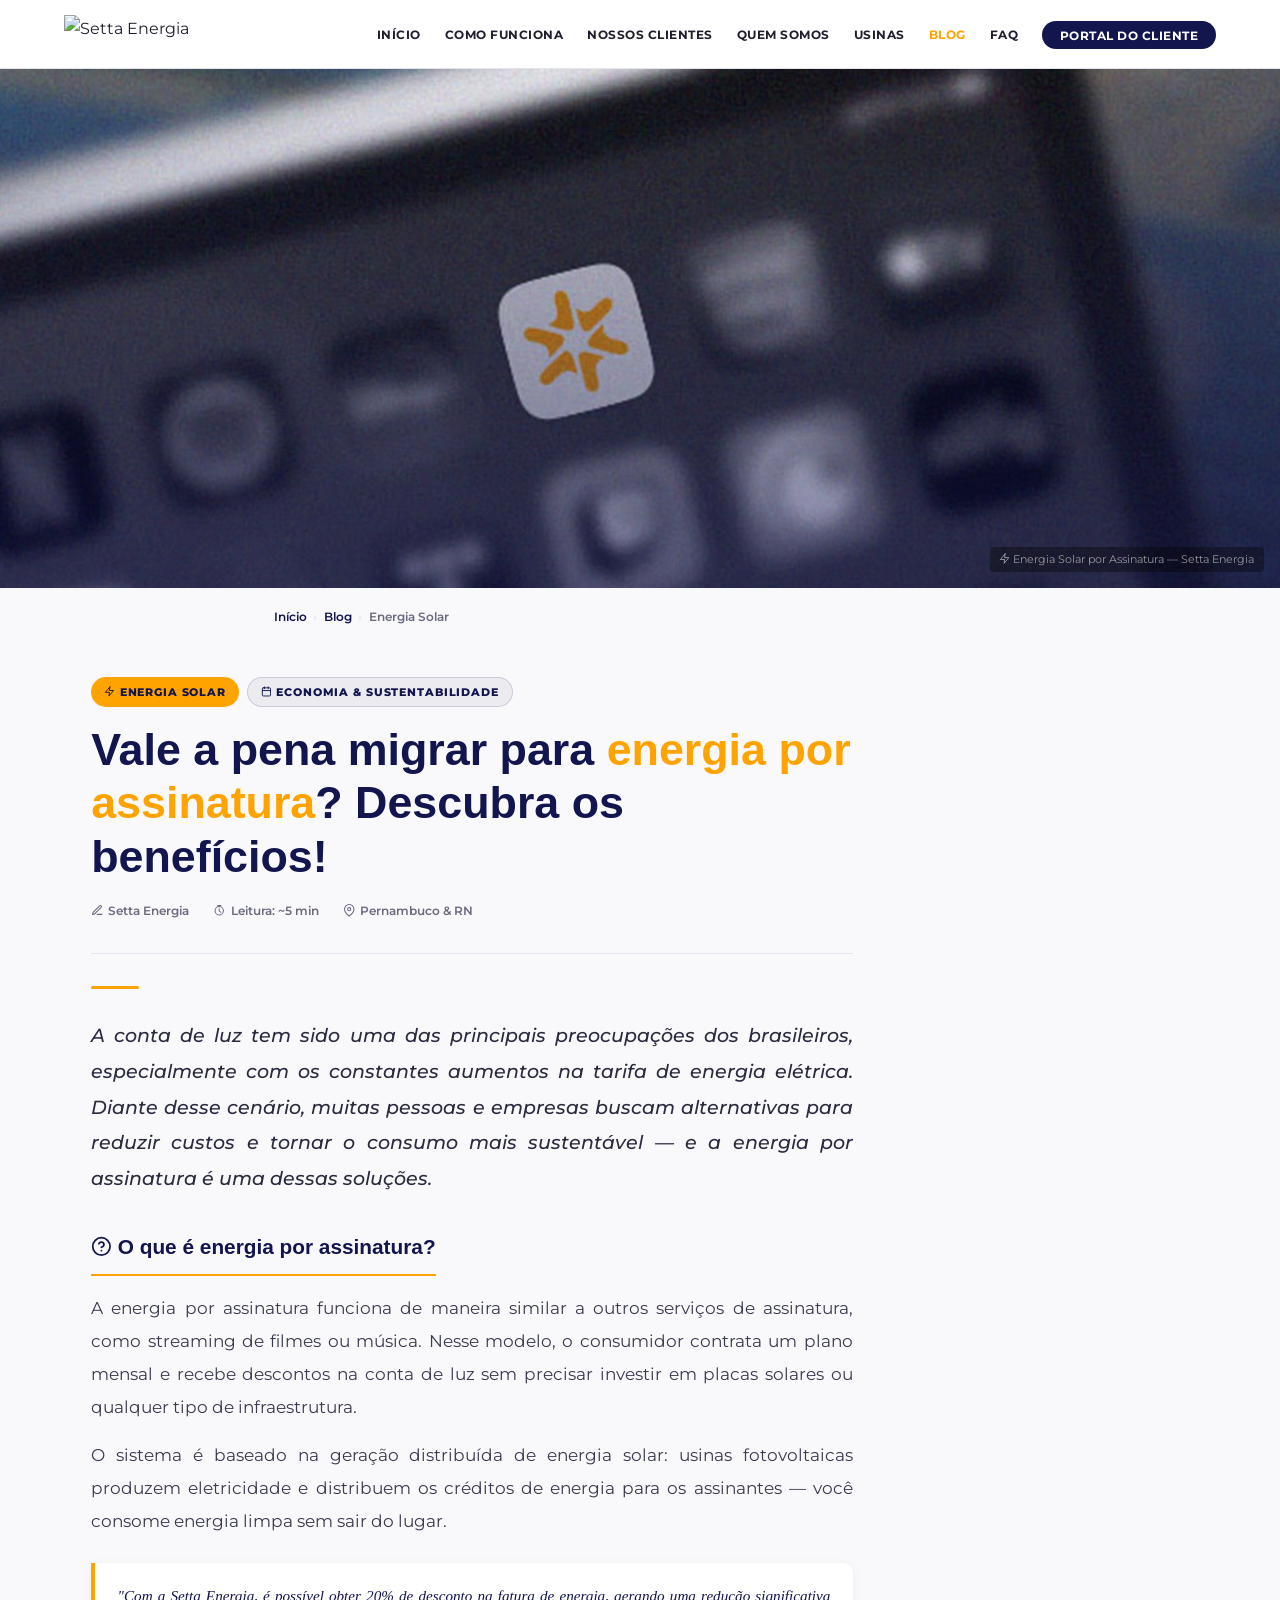
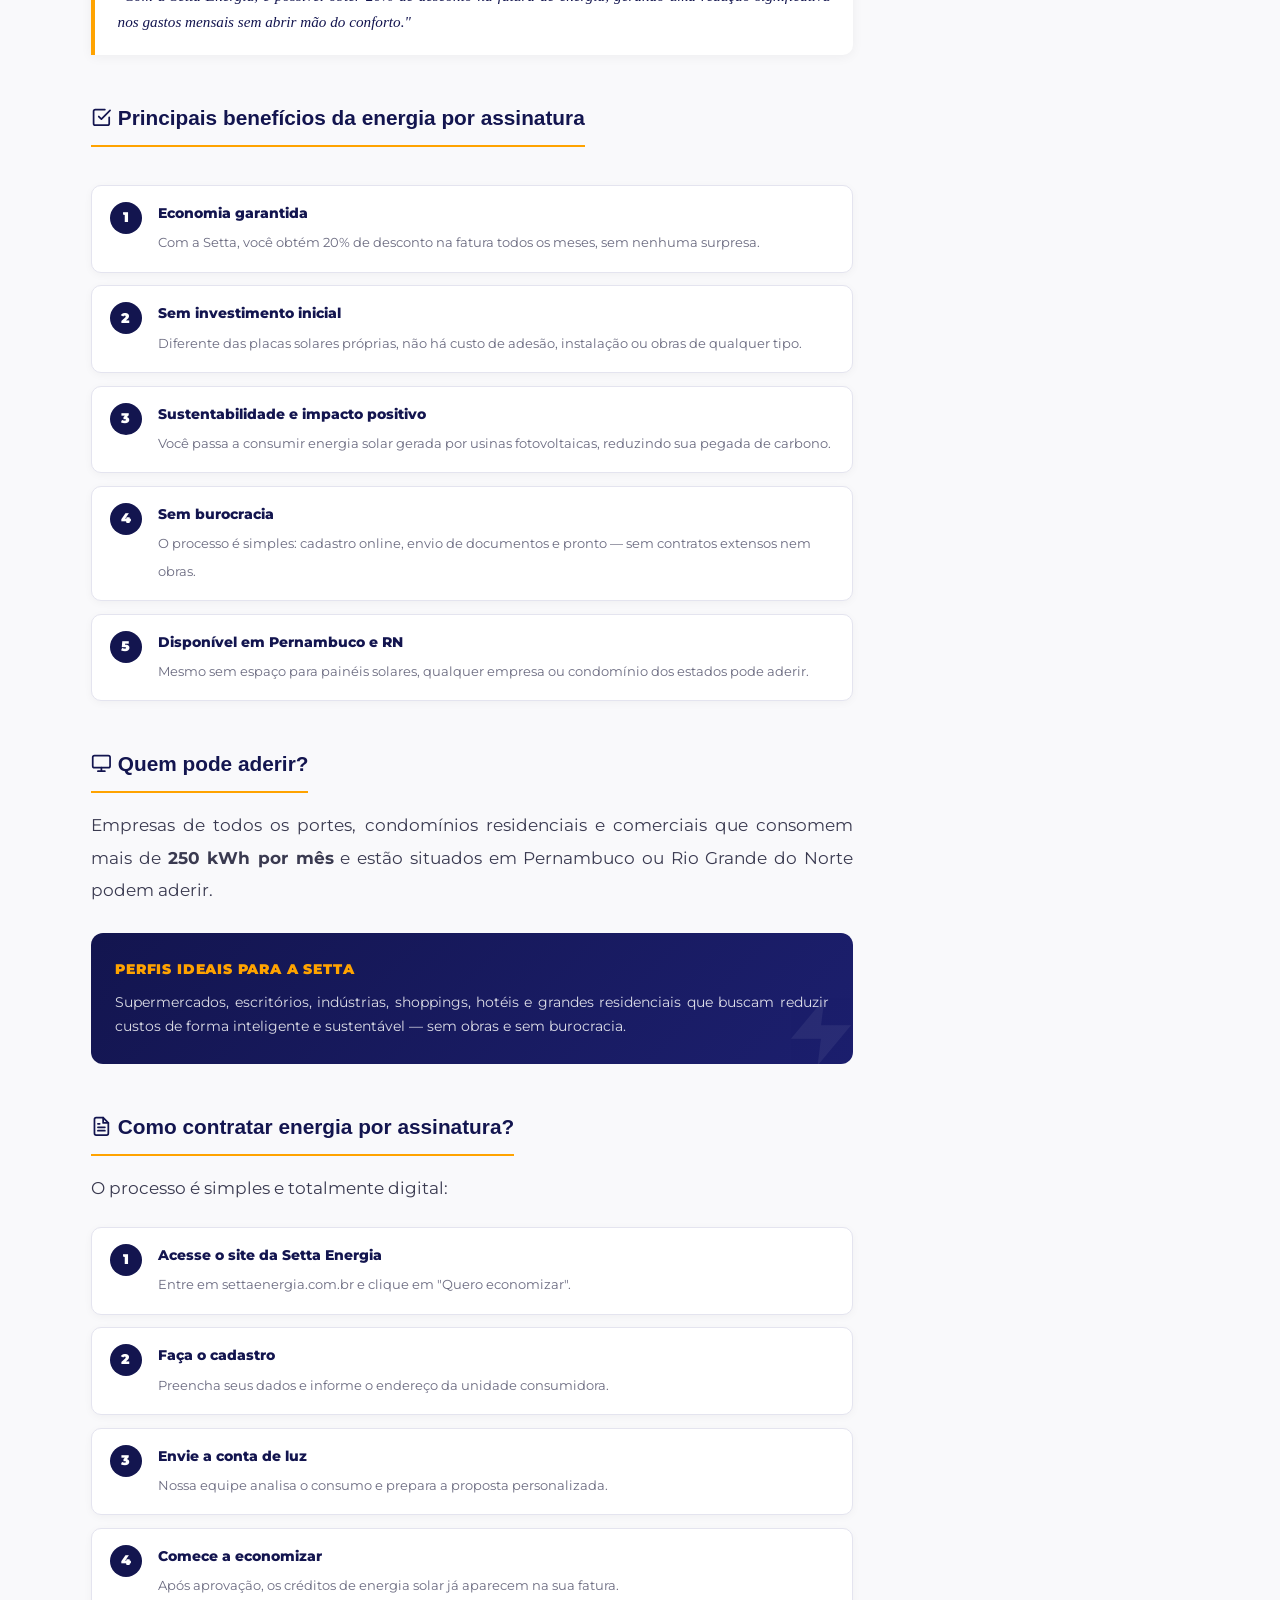
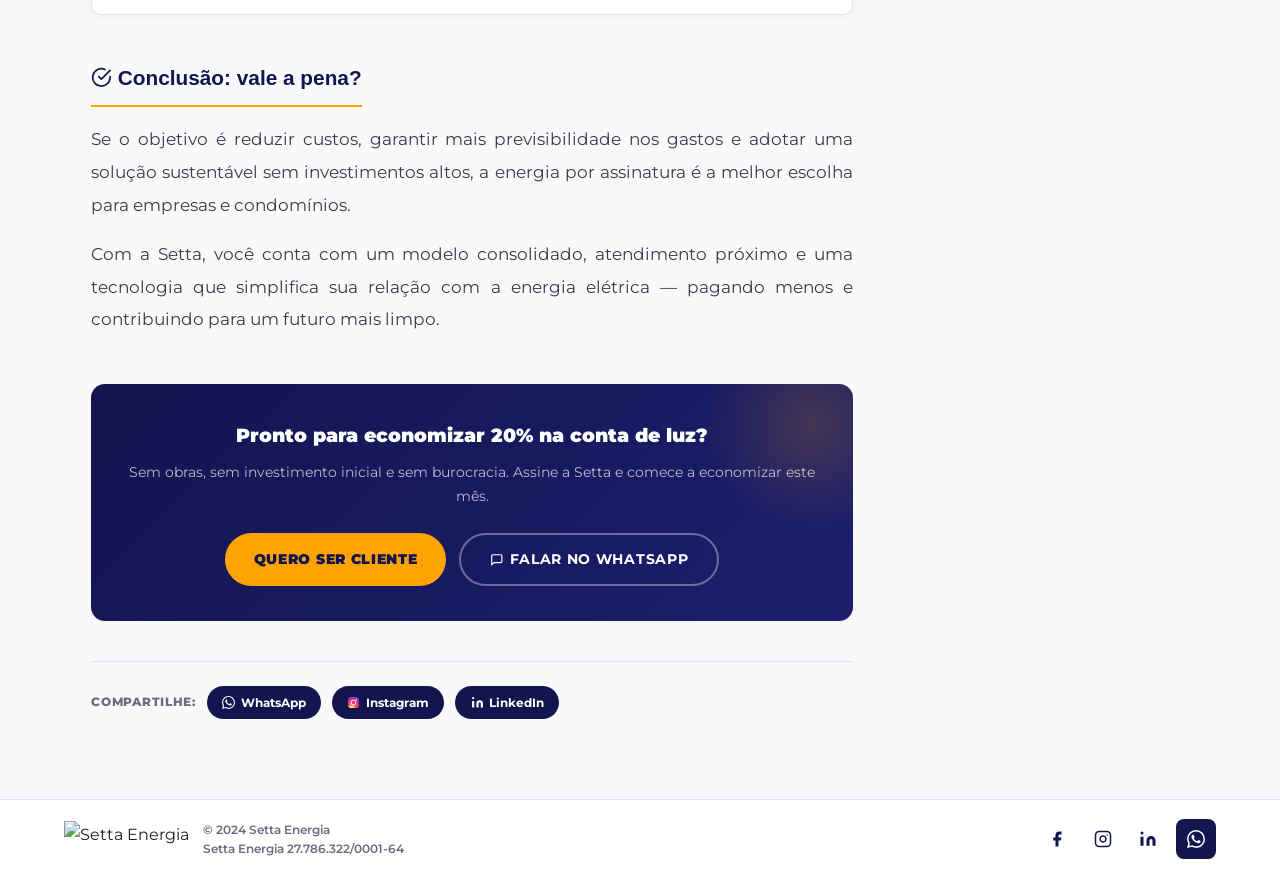
==== commit e87a67aa: "Add files via upload" ====
--- a/blog-energia-assinatura.html
+++ b/blog-energia-assinatura.html
@@ -263,7 +263,20 @@
       </a>
       <!-- Instagram: abre o app para criar Story (mobile) ou perfil (desktop) -->
       <a href="#" onclick="shareInstagram(event)" class="share-btn s-ig" aria-label="Compartilhar no Instagram">
-        <svg width="13" height="13" viewBox="0 0 24 24" fill="currentColor"><rect x="2" y="2" width="20" height="20" rx="5" ry="5"/><path fill="none" stroke="white" stroke-width="2" d="M16 11.37A4 4 0 1112.63 8 4 4 0 0116 11.37z"/><line x1="17.5" y1="6.5" x2="17.51" y2="6.5" stroke="white" stroke-width="2" stroke-linecap="round"/></svg>
+        <svg width="13" height="13" viewBox="0 0 24 24" fill="none" xmlns="http://www.w3.org/2000/svg">
+          <rect x="2" y="2" width="20" height="20" rx="5" ry="5" fill="url(#ig-grad-ea)"/>
+          <circle cx="12" cy="12" r="4.5" fill="none" stroke="white" stroke-width="1.8"/>
+          <circle cx="17.3" cy="6.7" r="1.1" fill="white"/>
+          <defs>
+            <radialGradient id="ig-grad-ea" cx="30%" cy="107%" r="140%">
+              <stop offset="0%" stop-color="#fdf497"/>
+              <stop offset="10%" stop-color="#fdf497"/>
+              <stop offset="30%" stop-color="#fd5949"/>
+              <stop offset="60%" stop-color="#d6249f"/>
+              <stop offset="90%" stop-color="#285AEB"/>
+            </radialGradient>
+          </defs>
+        </svg>
         Instagram
       </a>
       <!-- LinkedIn: compartilha a URL como publicação -->
--- a/blog-setta.css
+++ b/blog-setta.css
@@ -4,7 +4,7 @@
   --azul:      #13154f;
   --azul-mid:  #1c1f6e;
   --laranja:   #ffa300;
-  --laranja-dk:#e08f00;
+  --laranja-dk:#ffa300;
   --bg:        #f9f9fb;
   --branco:    #ffffff;
   --texto:     #1e1e2e;
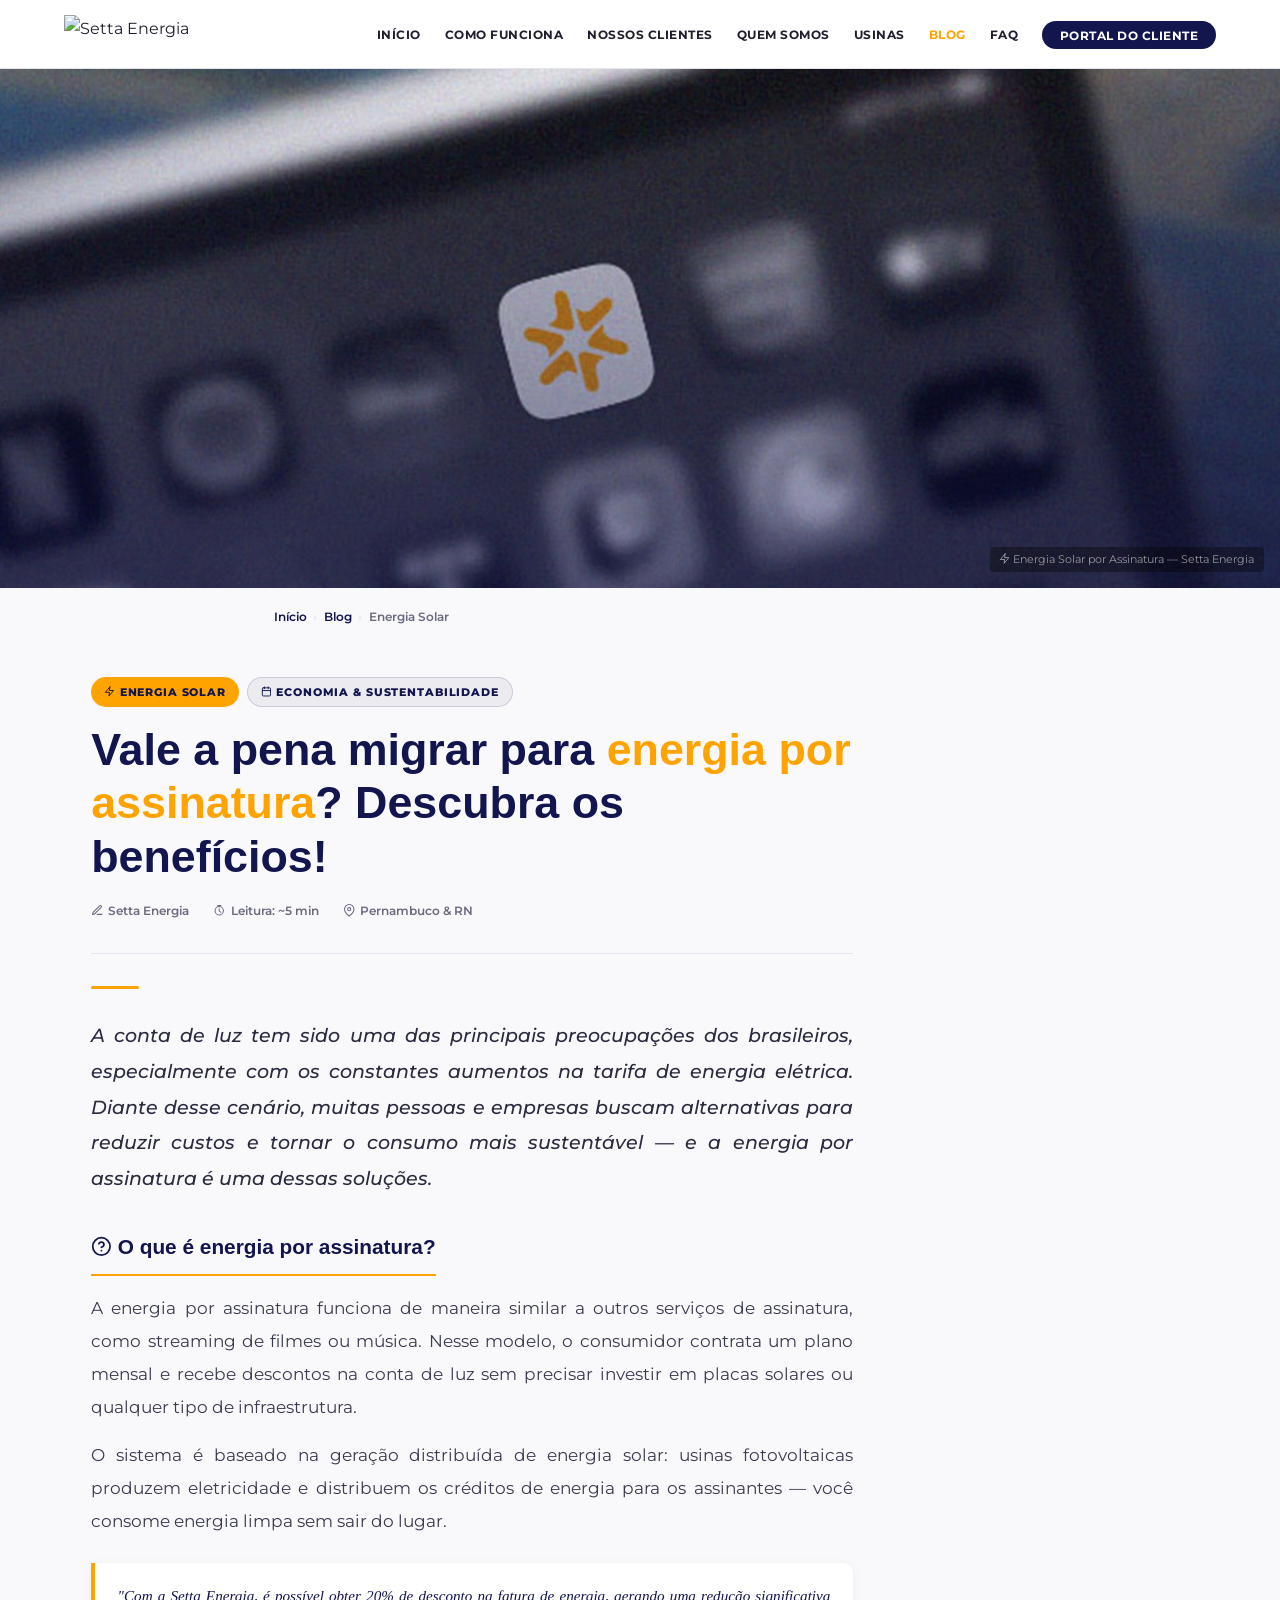
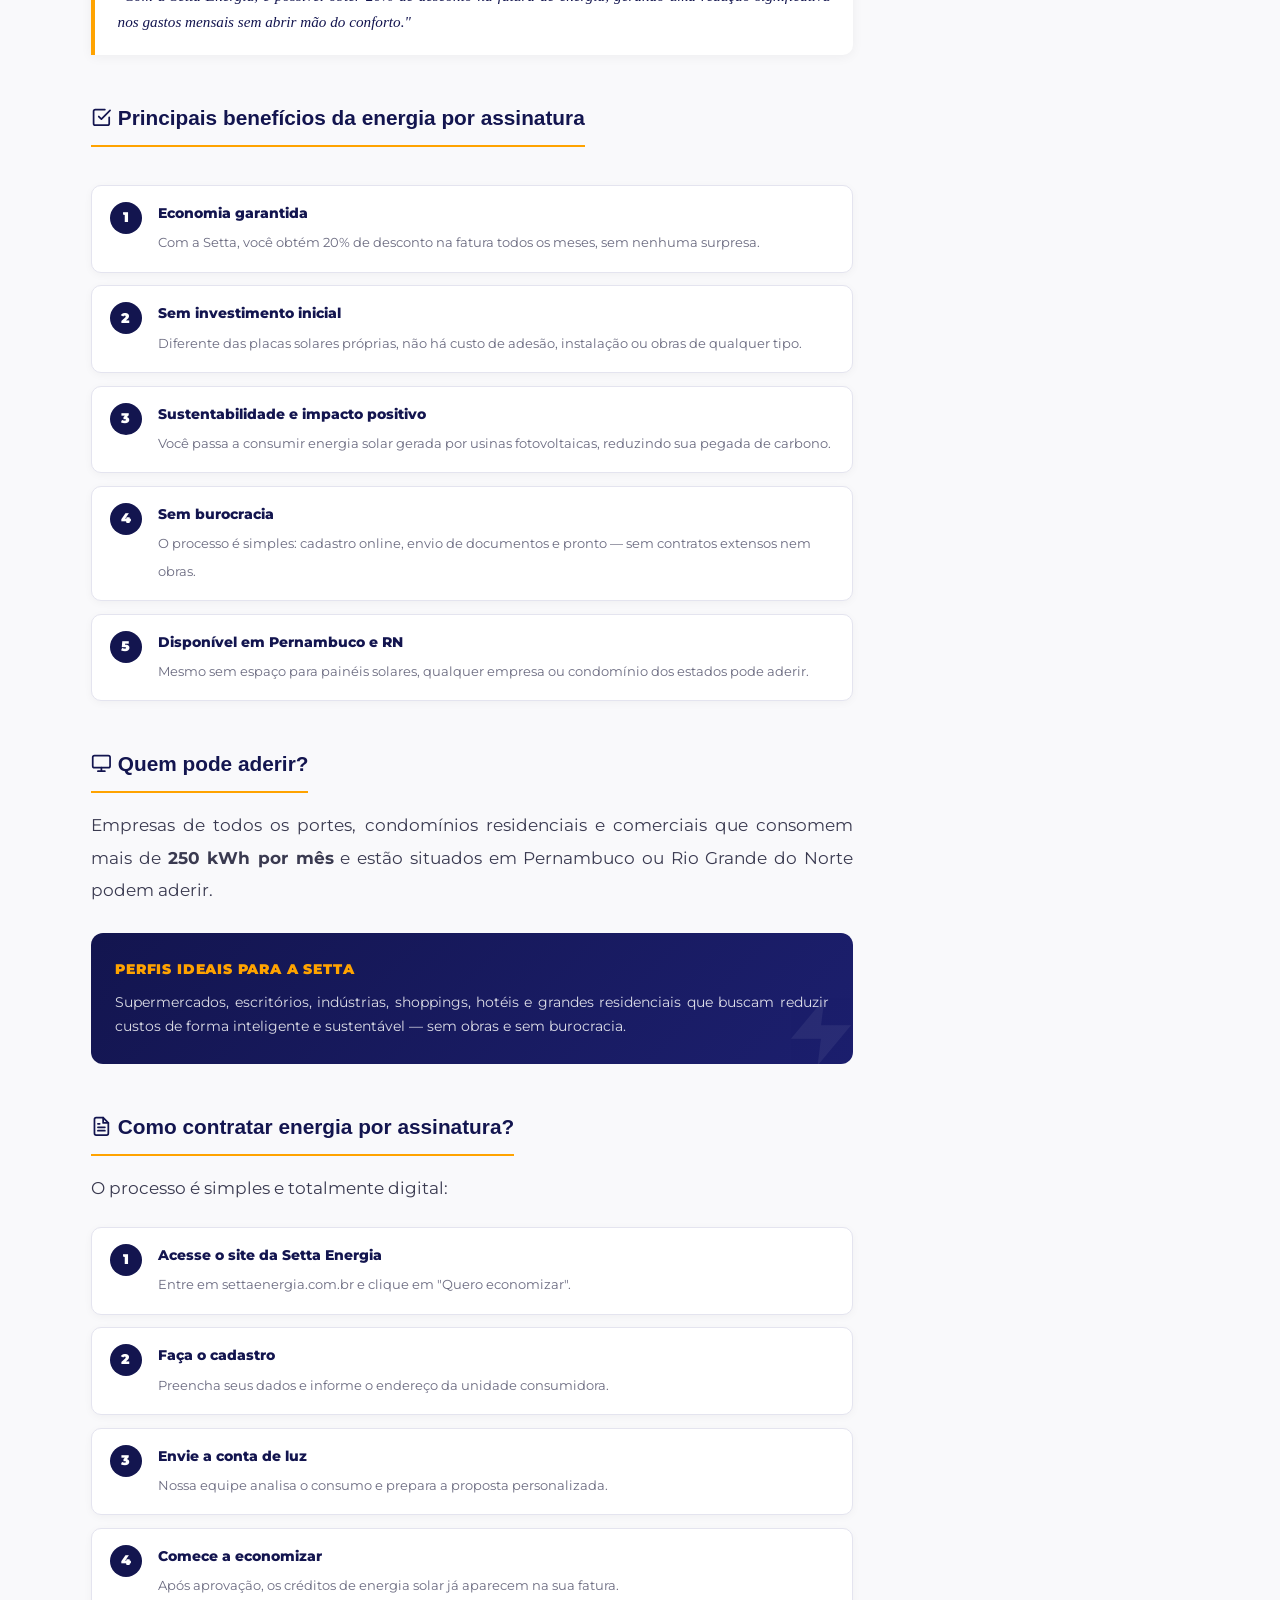
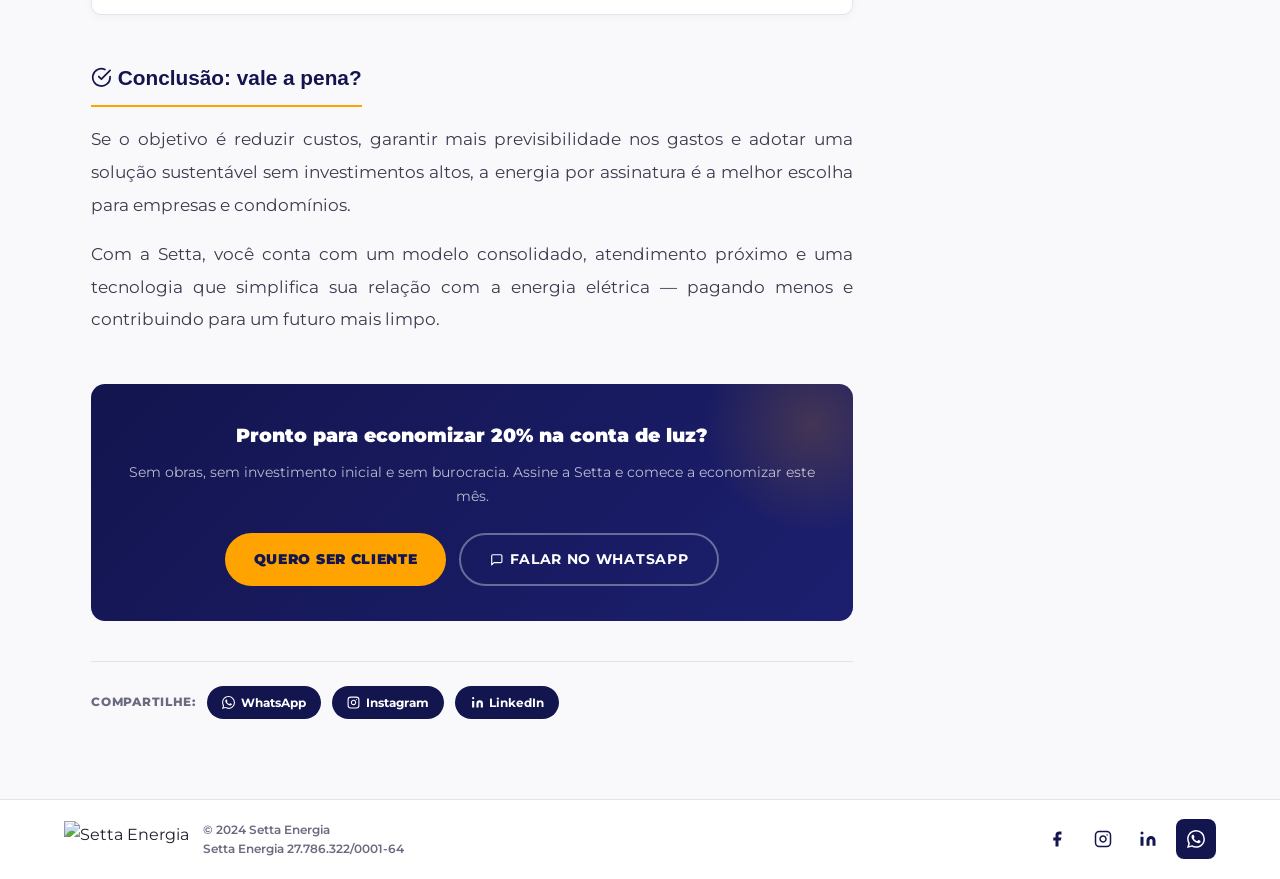
==== commit bad2ed07: "Add files via upload" ====
--- a/blog-energia-assinatura.html
+++ b/blog-energia-assinatura.html
@@ -252,50 +252,93 @@
         </a>
       </div>
     </div>
-
     <!-- Share -->
     <div class="share-row">
       <span class="share-label">Compartilhe:</span>
-      <!-- WhatsApp: compartilha link do artigo em mensagem -->
-      <a href="https://wa.me/?text=Confira+esse+artigo+da+Setta+Energia+sobre+energia+por+assinatura%3A+https%3A%2F%2Fsettaenergia.com.br%2Fblog-energia-assinatura.html" target="_blank" rel="noopener" class="share-btn s-wa" aria-label="Compartilhar no WhatsApp">
-        <svg width="13" height="13" viewBox="0 0 24 24" fill="currentColor"><path d="M17.472 14.382c-.297-.149-1.758-.867-2.03-.967-.273-.099-.471-.148-.67.15-.197.297-.767.966-.94 1.164-.173.199-.347.223-.644.075-.297-.15-1.255-.463-2.39-1.475-.883-.788-1.48-1.761-1.653-2.059-.173-.297-.018-.458.13-.606.134-.133.298-.347.446-.52.149-.174.198-.298.298-.497.099-.198.05-.371-.025-.52-.075-.149-.669-1.612-.916-2.207-.242-.579-.487-.5-.669-.51a6.073 6.073 0 00-.57-.01c-.198 0-.52.074-.792.372-.272.297-1.04 1.016-1.04 2.479s1.065 2.875 1.213 3.074c.149.198 2.096 3.2 5.077 4.487.709.306 1.262.489 1.694.625.712.227 1.36.195 1.871.118.571-.085 1.758-.719 2.006-1.413.248-.694.248-1.289.173-1.413-.074-.124-.272-.198-.57-.347zm-5.421 7.403h-.004a9.87 9.87 0 01-5.031-1.378l-.361-.214-3.741.982.998-3.648-.235-.374a9.86 9.86 0 01-1.51-5.26c.001-5.45 4.436-9.884 9.888-9.884 2.64 0 5.122 1.03 6.988 2.898a9.825 9.825 0 012.893 6.994c-.003 5.45-4.437 9.884-9.885 9.884zm8.413-18.297A11.815 11.815 0 0012.05 0C5.495 0 .16 5.335.157 11.892c0 2.096.547 4.142 1.588 5.945L.057 24l6.305-1.654a11.882 11.882 0 005.683 1.448h.005c6.554 0 11.89-5.335 11.893-11.893a11.821 11.821 0 00-3.48-8.413z"/></svg>
+      <a href="#" onclick="shareWhatsApp(event)" class="share-btn s-wa" aria-label="Compartilhar no WhatsApp">
+        <svg width="13" height="13" viewBox="0 0 24 24" fill="currentColor"><path d="M17.472 14.382c-.297-.149-1.758-.867-2.03-.967-.273-.099-.471-.148-.67.15-.197.297-.767.966-.94 1.164-.173.199-.347.223-.644.075-.297-.15-1.255-.463-2.39-1.475-.883-.788-1.48-1.761-1.653-2.059-.173-.297-.018-.458.13-.606.134-.133.298-.347.446-.52.149-.174.198-.298.298-.497.099-.198.05-.371-.025-.52-.075-.149-.669-1.612-.916-2.207-.242-.579-.487-.5-.669-.51a6.073 6.073 0 00-.57-.01c-.198 0-.52.074-.792.372-.272.297-1.04 1.016-1.04 2.479s1.065 2.875 1.213 3.074c.149.198 2.096 3.2 5.077 4.487.709.306 1.262.489 1.694.625.712.227 1.36.195 1.871.118.571-.085 1.758-.719 2.006-1.413.248-.694.248-1.289.173-1.413-.074-.124-.272-.198-.57-.347zm-5.421 7.403h-.004a9.87 9.87 0 01-5.031-1.378l-.361-.214-3.741.982.998-3.648-.235-.374a9.86 9.86 0 01-1.51-5.26c.001-5.45 4.436-9.884 9.888-9.884 2.64 0 5.122 1.03 6.988 2.898a9.825 9.825 0 012.893 6.994c-.003 5.45-4.437 9.884-9.885 9.884zm8.413-18.297A11.815 11.815 0 0012.05 0C5.495 0 .16 5.335.157 11.892c0 2.096.547 4.142 1.588 5.945L.057 24l6.305-1.654a11.882 11.882 0 005.683 1.448h.005c6.554 0 11.89-5.335 11.893-11.893a11.821 11.821 0 00-3.48-8.413z"></path></svg>
         WhatsApp
       </a>
-      <!-- Instagram: abre o app para criar Story (mobile) ou perfil (desktop) -->
       <a href="#" onclick="shareInstagram(event)" class="share-btn s-ig" aria-label="Compartilhar no Instagram">
-        <svg width="13" height="13" viewBox="0 0 24 24" fill="none" xmlns="http://www.w3.org/2000/svg">
-          <rect x="2" y="2" width="20" height="20" rx="5" ry="5" fill="url(#ig-grad-ea)"/>
-          <circle cx="12" cy="12" r="4.5" fill="none" stroke="white" stroke-width="1.8"/>
-          <circle cx="17.3" cy="6.7" r="1.1" fill="white"/>
-          <defs>
-            <radialGradient id="ig-grad-ea" cx="30%" cy="107%" r="140%">
-              <stop offset="0%" stop-color="#fdf497"/>
-              <stop offset="10%" stop-color="#fdf497"/>
-              <stop offset="30%" stop-color="#fd5949"/>
-              <stop offset="60%" stop-color="#d6249f"/>
-              <stop offset="90%" stop-color="#285AEB"/>
-            </radialGradient>
-          </defs>
-        </svg>
+        <svg width="13" height="13" viewBox="0 0 24 24" fill="none" stroke="currentColor" stroke-width="2" stroke-linecap="round" stroke-linejoin="round"><rect x="2" y="2" width="20" height="20" rx="5" ry="5"></rect><path d="M16 11.37A4 4 0 1112.63 8 4 4 0 0116 11.37z"></path><line x1="17.5" y1="6.5" x2="17.51" y2="6.5"></line></svg>
         Instagram
       </a>
-      <!-- LinkedIn: compartilha a URL como publicação -->
-      <a href="https://www.linkedin.com/sharing/share-offsite/?url=https%3A%2F%2Fsettaenergia.com.br%2Fblog-energia-assinatura.html" target="_blank" rel="noopener" class="share-btn s-li" aria-label="Compartilhar no LinkedIn">
-        <svg width="13" height="13" viewBox="0 0 24 24" fill="currentColor"><path d="M16 8a6 6 0 016 6v7h-4v-7a2 2 0 00-2-2 2 2 0 00-2 2v7h-4v-7a6 6 0 016-6zM2 9h4v12H2z"/><circle cx="4" cy="4" r="2"/></svg>
+      <a href="#" onclick="shareLinkedIn(event)" class="share-btn s-li" aria-label="Compartilhar no LinkedIn">
+        <svg width="13" height="13" viewBox="0 0 24 24" fill="currentColor"><path d="M16 8a6 6 0 016 6v7h-4v-7a2 2 0 00-2-2 2 2 0 00-2 2v7h-4v-7a6 6 0 016-6zM2 9h4v12H2z"></path><circle cx="4" cy="4" r="2"></circle></svg>
         LinkedIn
       </a>
     </div>
     <script>
+    async function nativeShareOrFallback(data, fallbackUrl, copyMessage) {
+      try {
+        if (navigator.share) {
+          await navigator.share(data);
+          return;
+        }
+
+        if (fallbackUrl) {
+          window.open(fallbackUrl, '_blank');
+          return;
+        }
+
+        if (navigator.clipboard) {
+          await navigator.clipboard.writeText(data.url || '');
+          alert(copyMessage || 'Link copiado!');
+          return;
+        }
+
+        window.prompt('Copie o link:', data.url || '');
+      } catch (err) {
+        console.log('Compartilhamento cancelado ou não suportado:', err);
+      }
+    }
+
+    function shareWhatsApp(e) {
+      e.preventDefault();
+      var url = 'https://settaenergia.com.br/blog-energia-assinatura.html';
+      var text = 'Confira esse artigo da Setta Energia sobre energia por assinatura:';
+      var mensagem = text + ' ' + url;
+      var isMobile = /Android|iPhone|iPad|iPod/i.test(navigator.userAgent);
+
+      if (navigator.share) {
+        navigator.share({
+          title: 'Setta Energia',
+          text: text,
+          url: url
+        }).catch(function(err) {
+          console.log('Compartilhamento cancelado ou não suportado:', err);
+        });
+        return;
+      }
+
+      var waUrl = 'https://wa.me/?text=' + encodeURIComponent(mensagem);
+      if (isMobile) {
+        window.location.href = waUrl;
+      } else {
+        window.open(waUrl, '_blank');
+      }
+    }
+
     function shareInstagram(e) {
       e.preventDefault();
-      // On mobile, try to open Instagram to share. Copy link as fallback.
       var url = 'https://settaenergia.com.br/blog-energia-assinatura.html';
+      var text = 'Confira esse artigo da Setta Energia sobre energia por assinatura:';
       var isMobile = /Android|iPhone|iPad|iPod/i.test(navigator.userAgent);
+
+      if (navigator.share) {
+        navigator.share({
+          title: 'Setta Energia',
+          text: text,
+          url: url
+        }).catch(function(err) {
+          console.log('Compartilhamento cancelado ou não suportado:', err);
+        });
+        return;
+      }
+
       if (isMobile) {
-        // Try Instagram Stories deep link
         window.location.href = 'instagram://story-camera';
         setTimeout(function() {
-          // Fallback: copy link and inform user
           if (navigator.clipboard) {
             navigator.clipboard.writeText(url).then(function() {
               alert('Link copiado! Cole no Instagram para compartilhar 📋');
@@ -303,7 +346,6 @@
           }
         }, 1200);
       } else {
-        // Desktop: copy link
         if (navigator.clipboard) {
           navigator.clipboard.writeText(url).then(function() {
             alert('Link copiado! Cole no Instagram para compartilhar 📋');
@@ -313,6 +355,26 @@
         }
       }
     }
+
+    function shareLinkedIn(e) {
+      e.preventDefault();
+      var url = 'https://settaenergia.com.br/blog-energia-assinatura.html';
+      var text = 'Confira esse artigo da Setta Energia sobre energia por assinatura:';
+      var linkedinUrl = 'https://www.linkedin.com/sharing/share-offsite/?url=' + encodeURIComponent(url);
+
+      if (navigator.share) {
+        navigator.share({
+          title: 'Setta Energia',
+          text: text,
+          url: url
+        }).catch(function(err) {
+          console.log('Compartilhamento cancelado ou não suportado:', err);
+        });
+        return;
+      }
+
+      window.open(linkedinUrl, '_blank');
+    }
     </script>
 
   </main>
--- a/blog-setta.css
+++ b/blog-setta.css
@@ -333,6 +333,7 @@
 .share-btn:hover { transform: translateY(-2px); opacity: .85; }
 .s-wa { background: var(--azul); color: #fff; }
 .s-ig { background: var(--azul); color: #fff; }
+.s-ig svg { color: currentColor; }
 .s-li { background: var(--azul); color: #fff; }
 
 /* ══════════════════════════
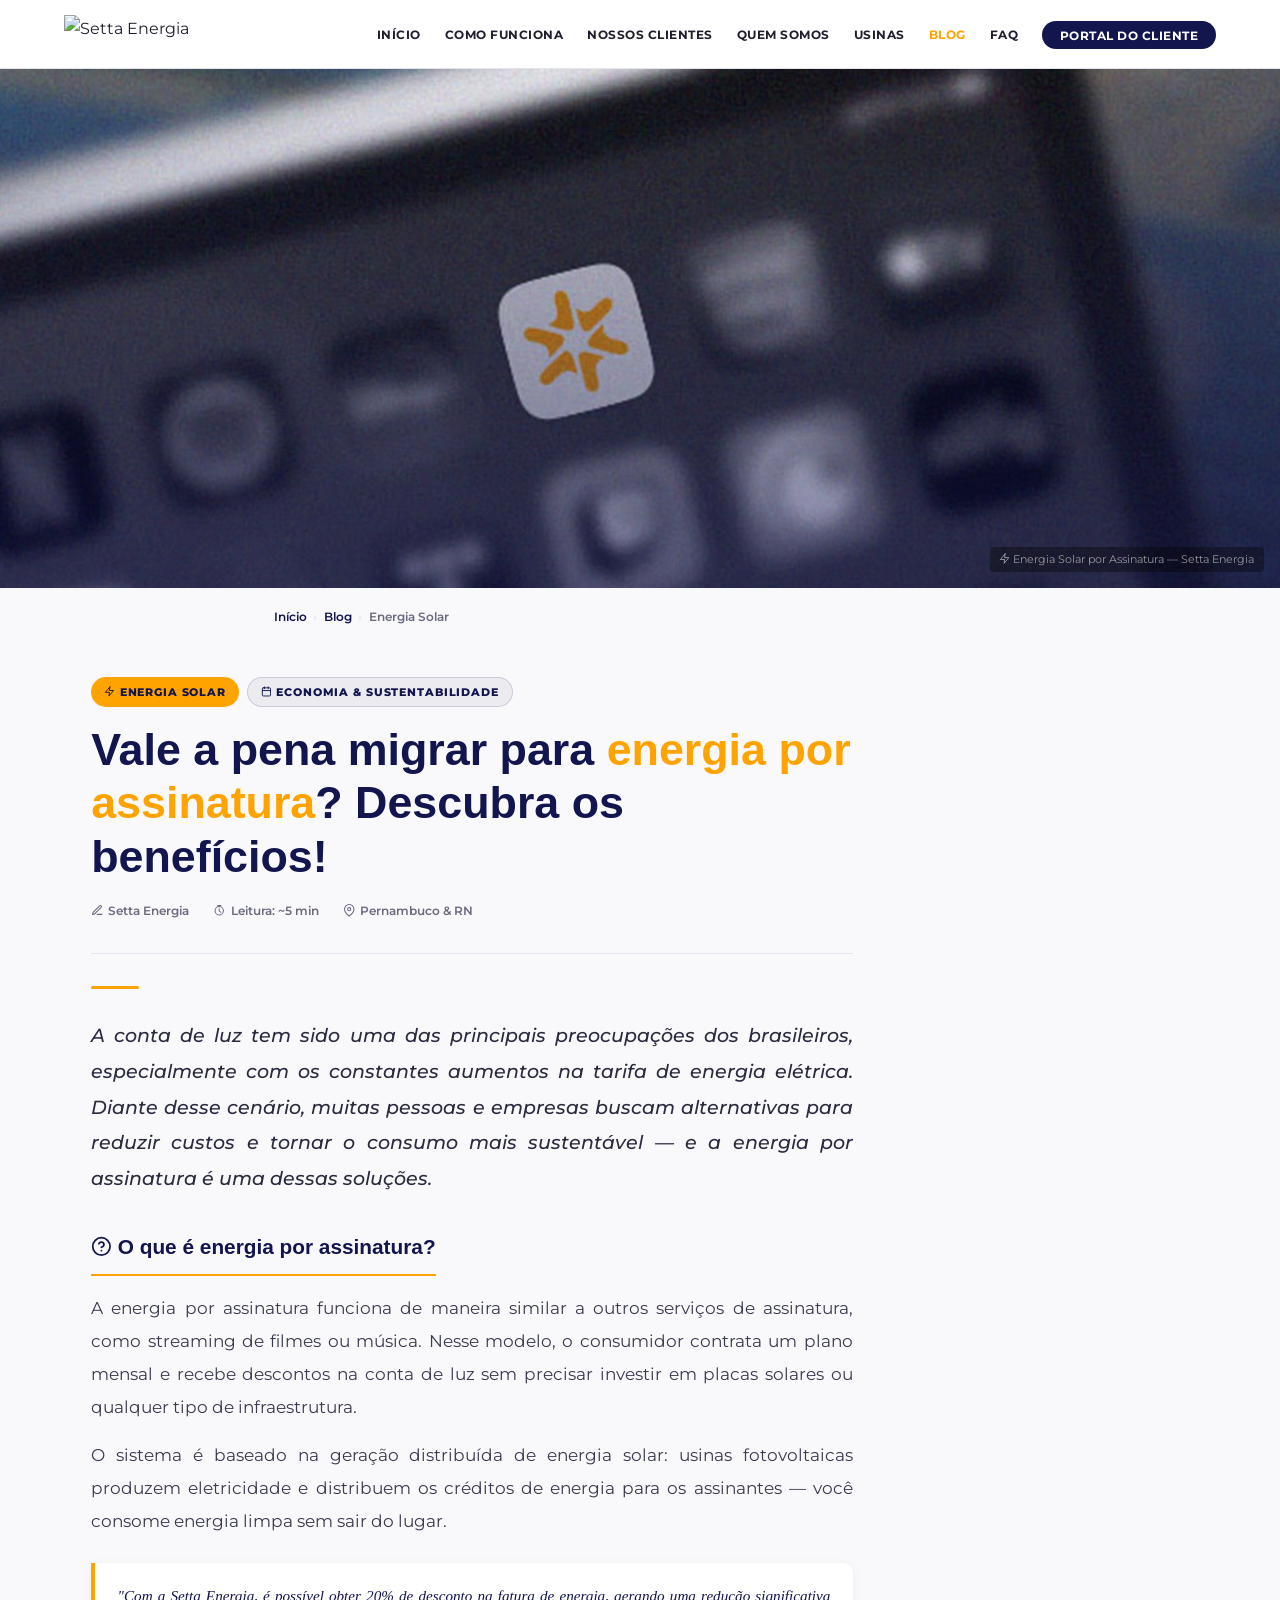
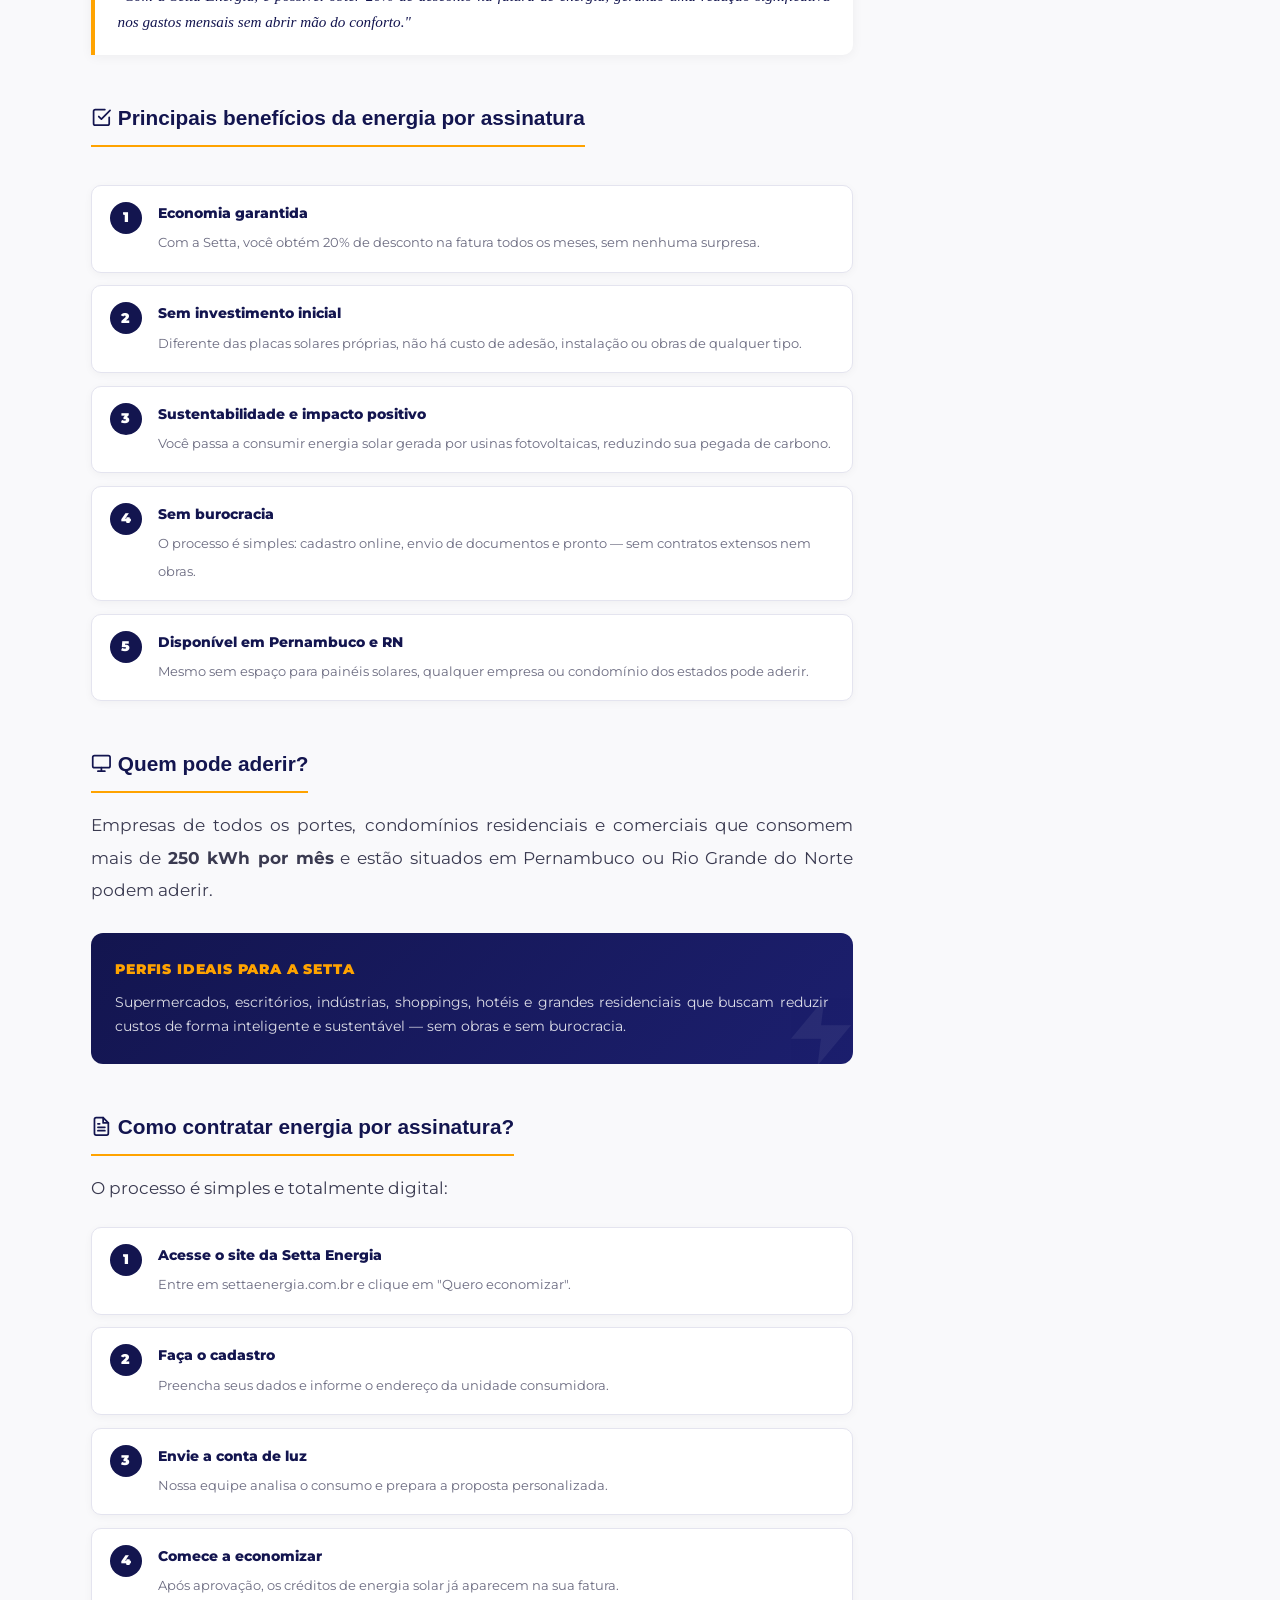
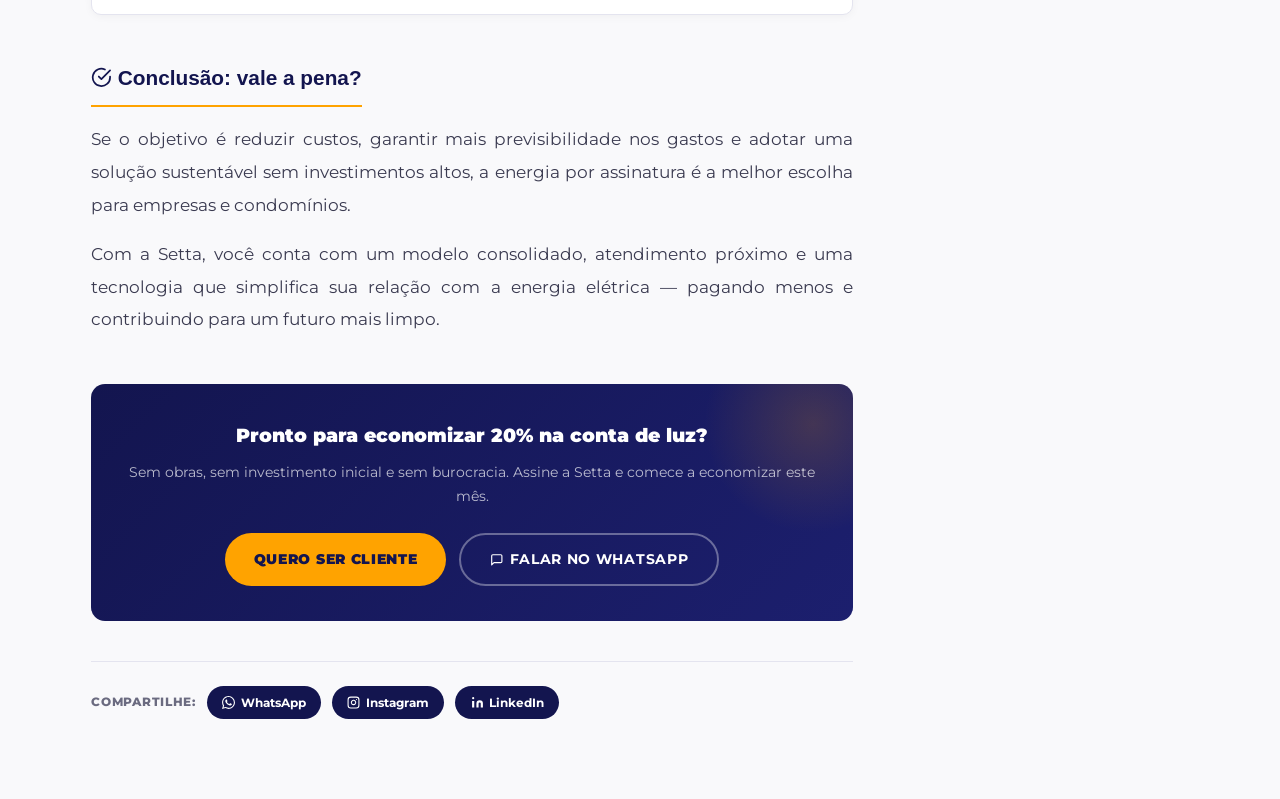
==== commit 6b64ba18: "Update blog-energia-assinatura.html" ====
--- a/blog-energia-assinatura.html
+++ b/blog-energia-assinatura.html
@@ -384,29 +384,6 @@
 
 </div><!-- /post-layout -->
 
-<!-- FOOTER -->
-<footer>
-  <div class="f-left">
-    <a href="https://settaenergia.com.br/">
-      <img src="https://settaenergia.com.br/assets/Logo2.svg" alt="Setta Energia" class="f-logo"/>
-    </a>
-    <p class="f-copy">© 2024 Setta Energia<br/>Setta Energia 27.786.322/0001-64</p>
-  </div>
-  <div class="f-social">
-    <a href="https://www.facebook.com/settaenergia/" target="_blank" aria-label="Facebook">
-      <svg viewBox="0 0 24 24" fill="currentColor"><path d="M18 2h-3a5 5 0 00-5 5v3H7v4h3v8h4v-8h3l1-4h-4V7a1 1 0 011-1h3z"/></svg>
-    </a>
-    <a href="https://www.instagram.com/settaenergia/" target="_blank" aria-label="Instagram">
-      <svg viewBox="0 0 24 24" fill="none" stroke="currentColor" stroke-width="2" stroke-linecap="round" stroke-linejoin="round"><rect x="2" y="2" width="20" height="20" rx="5" ry="5"/><path d="M16 11.37A4 4 0 1112.63 8 4 4 0 0116 11.37z"/><line x1="17.5" y1="6.5" x2="17.51" y2="6.5"/></svg>
-    </a>
-    <a href="https://br.linkedin.com/company/settaenergia" target="_blank" aria-label="LinkedIn">
-      <svg viewBox="0 0 24 24" fill="currentColor"><path d="M16 8a6 6 0 016 6v7h-4v-7a2 2 0 00-2-2 2 2 0 00-2 2v7h-4v-7a6 6 0 016-6zM2 9h4v12H2z"/><circle cx="4" cy="4" r="2"/></svg>
-    </a>
-    <a href="https://wa.me/558130195995" target="_blank" aria-label="WhatsApp" class="f-social-wa">
-      <svg viewBox="0 0 24 24" fill="currentColor"><path d="M17.472 14.382c-.297-.149-1.758-.867-2.03-.967-.273-.099-.471-.148-.67.15-.197.297-.767.966-.94 1.164-.173.199-.347.223-.644.075-.297-.15-1.255-.463-2.39-1.475-.883-.788-1.48-1.761-1.653-2.059-.173-.297-.018-.458.13-.606.134-.133.298-.347.446-.52.149-.174.198-.298.298-.497.099-.198.05-.371-.025-.52-.075-.149-.669-1.612-.916-2.207-.242-.579-.487-.5-.669-.51a6.073 6.073 0 00-.57-.01c-.198 0-.52.074-.792.372-.272.297-1.04 1.016-1.04 2.479s1.065 2.875 1.213 3.074c.149.198 2.096 3.2 5.077 4.487.709.306 1.262.489 1.694.625.712.227 1.36.195 1.871.118.571-.085 1.758-.719 2.006-1.413.248-.694.248-1.289.173-1.413-.074-.124-.272-.198-.57-.347zm-5.421 7.403h-.004a9.87 9.87 0 01-5.031-1.378l-.361-.214-3.741.982.998-3.648-.235-.374a9.86 9.86 0 01-1.51-5.26c.001-5.45 4.436-9.884 9.888-9.884 2.64 0 5.122 1.03 6.988 2.898a9.825 9.825 0 012.893 6.994c-.003 5.45-4.437 9.884-9.885 9.884zm8.413-18.297A11.815 11.815 0 0012.05 0C5.495 0 .16 5.335.157 11.892c0 2.096.547 4.142 1.588 5.945L.057 24l6.305-1.654a11.882 11.882 0 005.683 1.448h.005c6.554 0 11.89-5.335 11.893-11.893a11.821 11.821 0 00-3.48-8.413z"/></svg>
-    </a>
-  </div>
-</footer>
 
 </body>
 </html>
